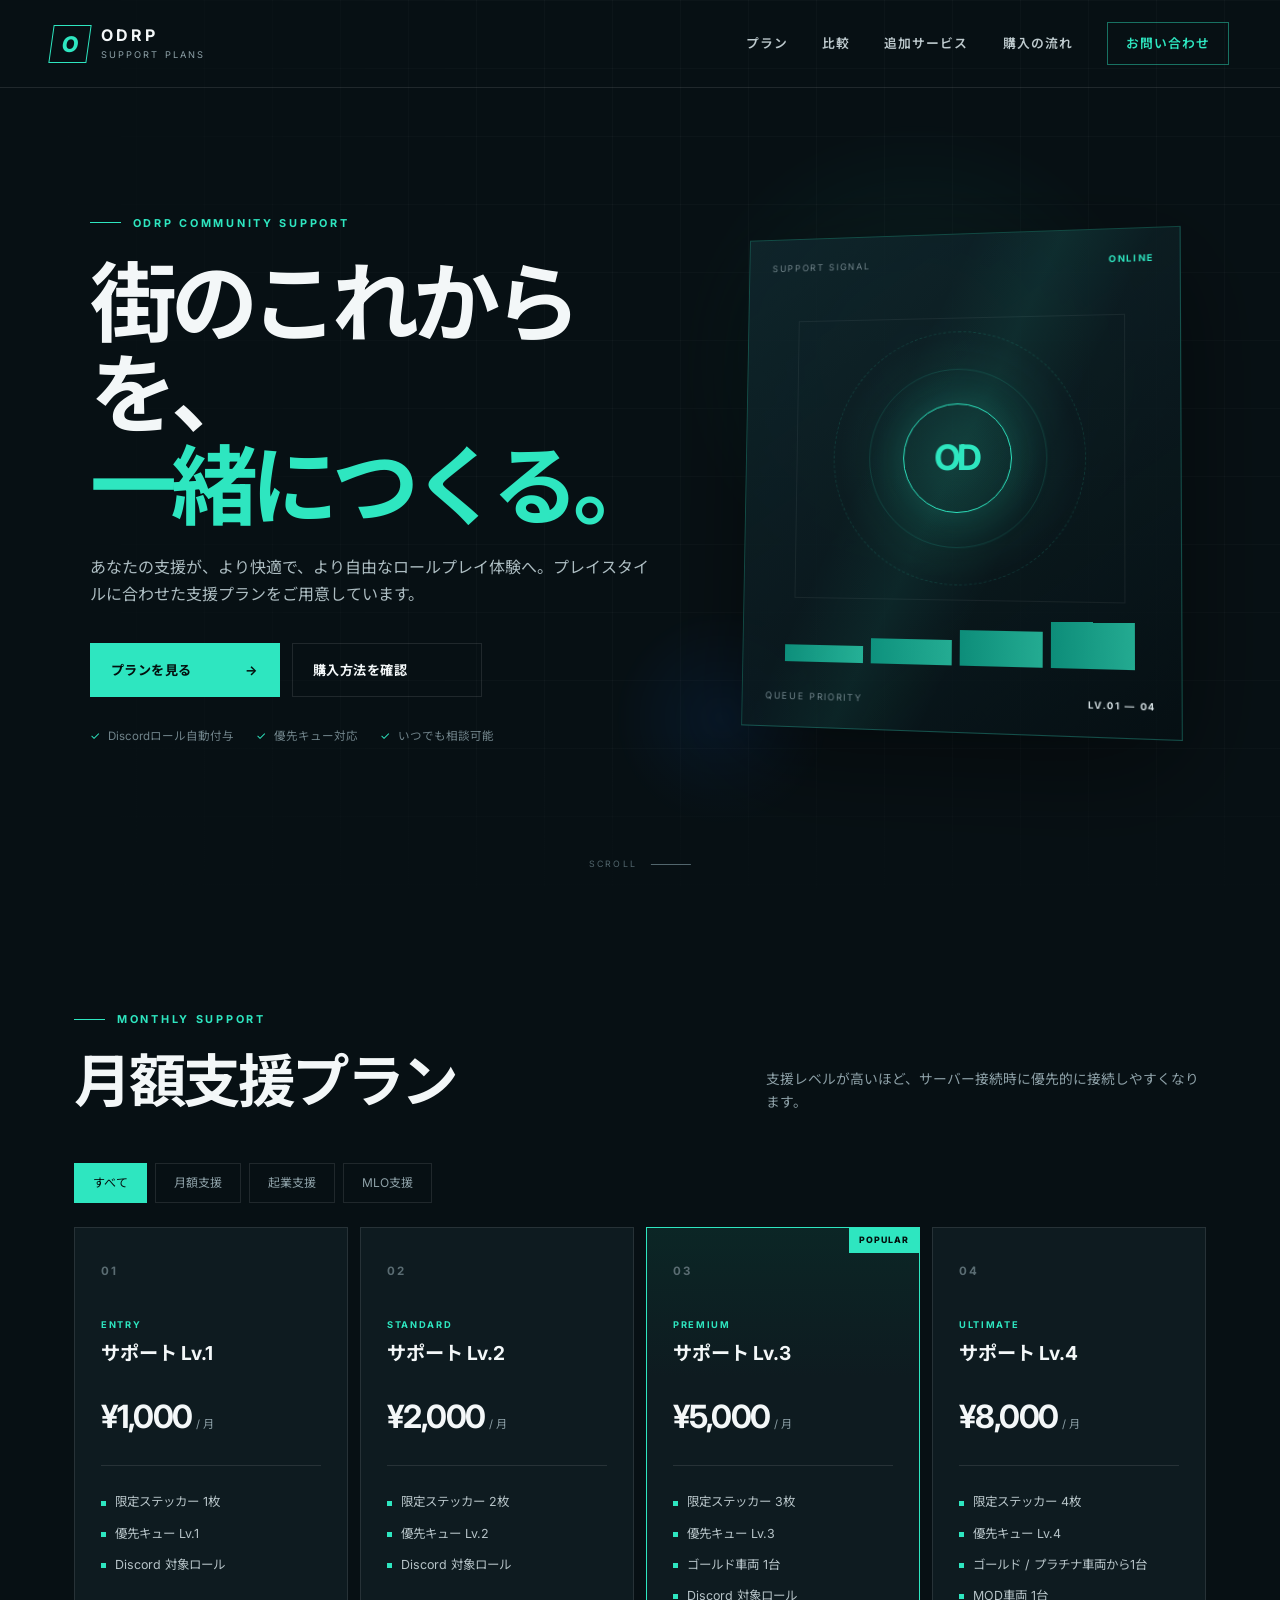
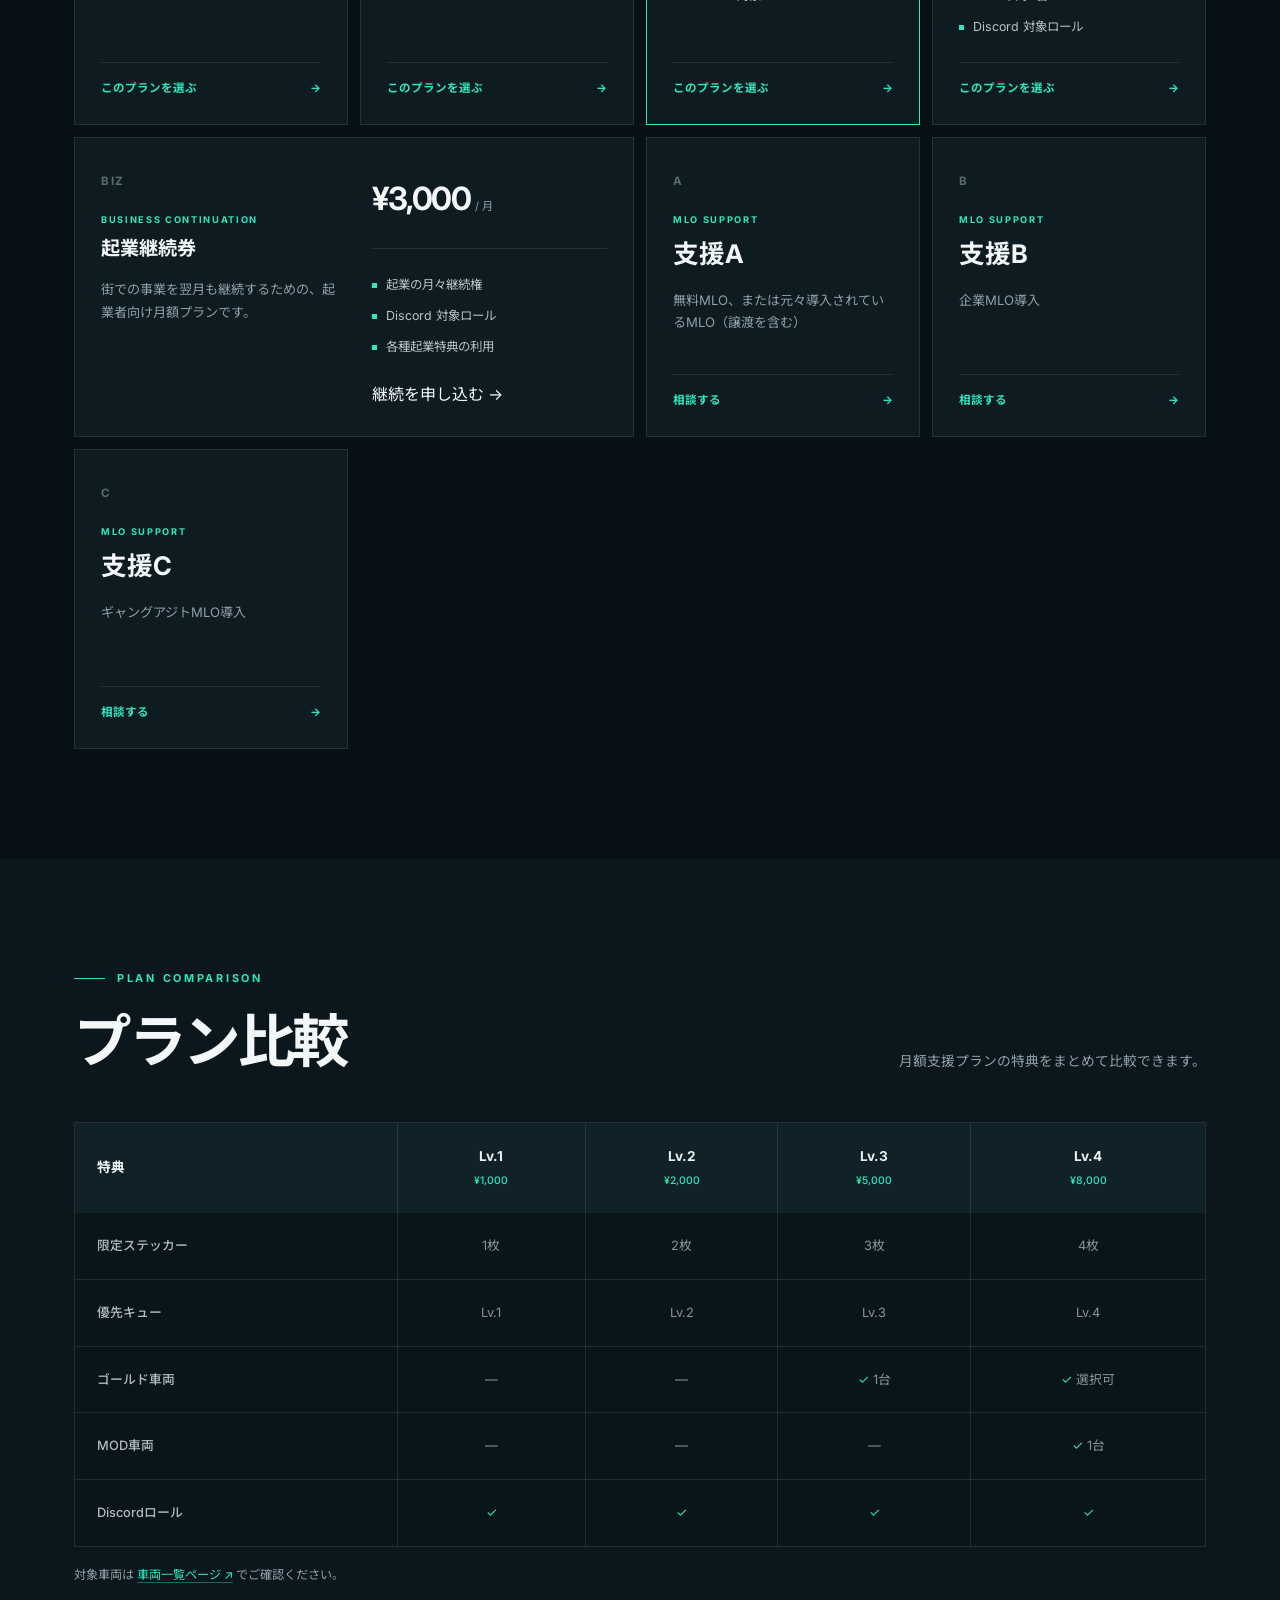
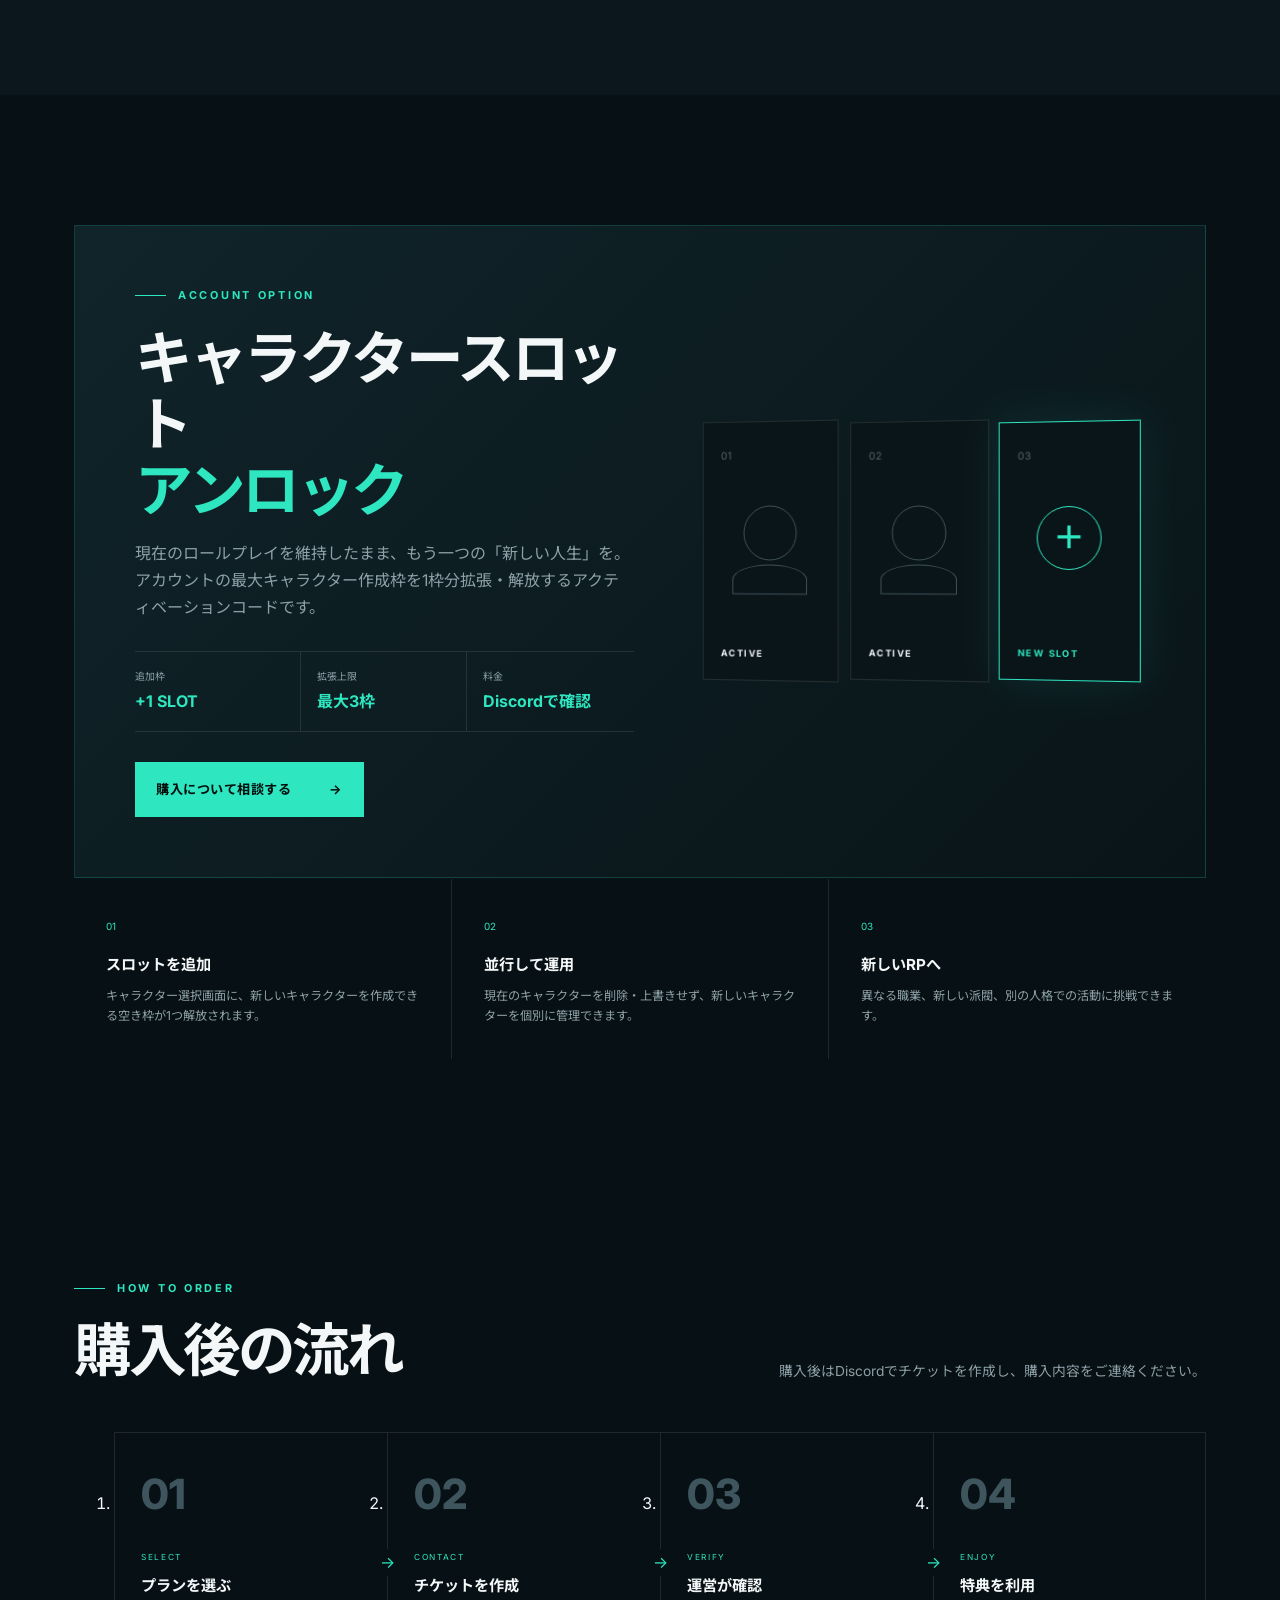
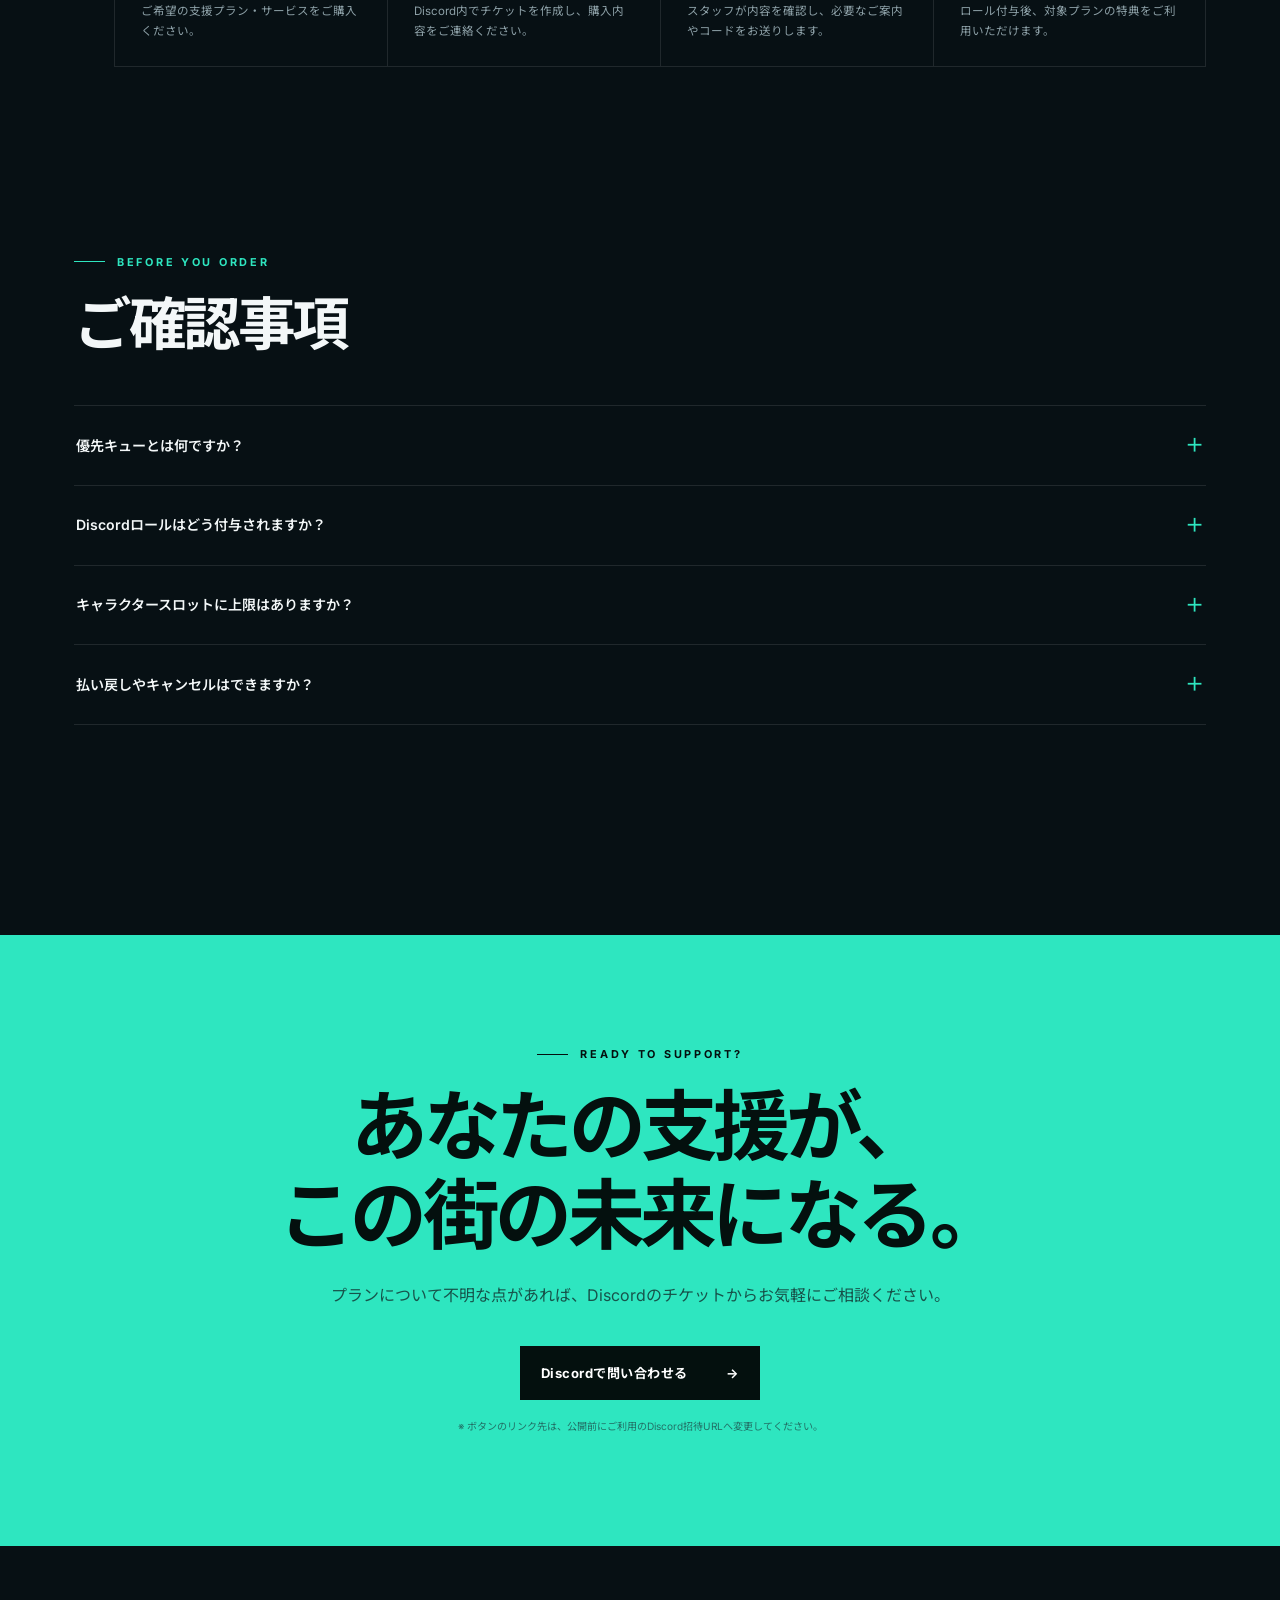
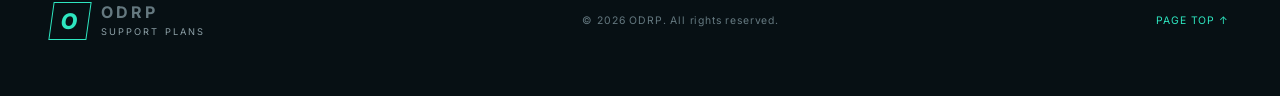
==== index.html @ ffdda97f "Add files via upload" ====
<!doctype html>
<html lang="ja">
<head>
  <meta charset="UTF-8">
  <meta name="viewport" content="width=device-width, initial-scale=1.0">
  <meta name="description" content="ODRPサーバーの支援プラン・追加サービスをご案内します。">
  <meta name="theme-color" content="#071014">
  <meta property="og:title" content="ODRP Support Plans">
  <meta property="og:description" content="街のこれからを、一緒につくる。ODRPサーバー支援プランのご案内。">
  <meta property="og:type" content="website">
  <meta property="og:image" content="assets/og.png">
  <meta name="twitter:card" content="summary_large_image">
  <title>ODRP Support Plans</title>
  <link rel="stylesheet" href="style.css">
  <script src="script.js" defer></script>
</head>
<body>
  <a class="skip-link" href="#plans">プラン一覧へ移動</a>

  <header class="site-header" id="top">
    <a class="brand" href="#top" aria-label="ODRP Support Plans トップへ">
      <span class="brand-mark">O</span>
      <span><b>ODRP</b><small>SUPPORT PLANS</small></span>
    </a>
    <button class="menu-button" type="button" aria-expanded="false" aria-controls="global-nav">
      <span></span><span></span><span></span><span class="sr-only">メニューを開く</span>
    </button>
    <nav id="global-nav" aria-label="メインナビゲーション">
      <a href="#plans">プラン</a>
      <a href="#compare">比較</a>
      <a href="#services">追加サービス</a>
      <a href="#flow">購入の流れ</a>
      <a class="nav-cta" href="#contact">お問い合わせ</a>
    </nav>
  </header>

  <main>
    <section class="hero" aria-labelledby="hero-title">
      <div class="hero-grid" aria-hidden="true"></div>
      <div class="hero-orb hero-orb-one" aria-hidden="true"></div>
      <div class="hero-orb hero-orb-two" aria-hidden="true"></div>
      <div class="hero-copy reveal">
        <p class="eyebrow"><span></span>ODRP COMMUNITY SUPPORT</p>
        <h1 id="hero-title">街のこれからを、<br><em>一緒につくる。</em></h1>
        <p class="hero-lead">あなたの支援が、より快適で、より自由なロールプレイ体験へ。プレイスタイルに合わせた支援プランをご用意しています。</p>
        <div class="hero-actions">
          <a class="button button-primary" href="#plans">プランを見る <span>→</span></a>
          <a class="button button-ghost" href="#flow">購入方法を確認</a>
        </div>
        <ul class="hero-notes" aria-label="支援プランの特徴">
          <li><i>✓</i> Discordロール自動付与</li>
          <li><i>✓</i> 優先キュー対応</li>
          <li><i>✓</i> いつでも相談可能</li>
        </ul>
      </div>
      <div class="hero-visual reveal" aria-label="支援レベルのイメージ">
        <div class="signal-card">
          <div class="signal-top"><span>SUPPORT SIGNAL</span><b>ONLINE</b></div>
          <div class="signal-core"><span class="ring ring-1"></span><span class="ring ring-2"></span><strong>OD</strong></div>
          <div class="signal-levels">
            <span style="--h:28%"></span><span style="--h:42%"></span><span style="--h:58%"></span><span style="--h:76%"></span>
          </div>
          <div class="signal-bottom"><span>QUEUE PRIORITY</span><b>LV.01 — 04</b></div>
        </div>
      </div>
      <a class="scroll-cue" href="#plans"><span>SCROLL</span><i></i></a>
    </section>

    <section class="section plans-section" id="plans" aria-labelledby="plans-title">
      <div class="section-heading reveal">
        <div><p class="eyebrow"><span></span>MONTHLY SUPPORT</p><h2 id="plans-title">月額支援プラン</h2></div>
        <p>支援レベルが高いほど、サーバー接続時に優先的に接続しやすくなります。</p>
      </div>

      <div class="filter-tabs reveal" role="tablist" aria-label="プランの絞り込み">
        <button class="active" type="button" data-filter="all" role="tab" aria-selected="true">すべて</button>
        <button type="button" data-filter="monthly" role="tab" aria-selected="false">月額支援</button>
        <button type="button" data-filter="business" role="tab" aria-selected="false">起業支援</button>
        <button type="button" data-filter="mlo" role="tab" aria-selected="false">MLO支援</button>
      </div>

      <div class="plan-grid" id="plan-grid">
        <article class="plan-card reveal" data-category="monthly">
          <div class="plan-index">01</div><p class="plan-kicker">ENTRY</p><h3>サポート Lv.1</h3>
          <p class="price"><b>¥1,000</b><span>/ 月</span></p>
          <ul><li>限定ステッカー 1枚</li><li>優先キュー Lv.1</li><li>Discord 対象ロール</li></ul>
          <a href="#contact">このプランを選ぶ <span>→</span></a>
        </article>
        <article class="plan-card reveal" data-category="monthly">
          <div class="plan-index">02</div><p class="plan-kicker">STANDARD</p><h3>サポート Lv.2</h3>
          <p class="price"><b>¥2,000</b><span>/ 月</span></p>
          <ul><li>限定ステッカー 2枚</li><li>優先キュー Lv.2</li><li>Discord 対象ロール</li></ul>
          <a href="#contact">このプランを選ぶ <span>→</span></a>
        </article>
        <article class="plan-card featured reveal" data-category="monthly">
          <div class="popular">POPULAR</div><div class="plan-index">03</div><p class="plan-kicker">PREMIUM</p><h3>サポート Lv.3</h3>
          <p class="price"><b>¥5,000</b><span>/ 月</span></p>
          <ul><li>限定ステッカー 3枚</li><li>優先キュー Lv.3</li><li>ゴールド車両 1台</li><li>Discord 対象ロール</li></ul>
          <a href="#contact">このプランを選ぶ <span>→</span></a>
        </article>
        <article class="plan-card reveal" data-category="monthly">
          <div class="plan-index">04</div><p class="plan-kicker">ULTIMATE</p><h3>サポート Lv.4</h3>
          <p class="price"><b>¥8,000</b><span>/ 月</span></p>
          <ul><li>限定ステッカー 4枚</li><li>優先キュー Lv.4</li><li>ゴールド / プラチナ車両から1台</li><li>MOD車両 1台</li><li>Discord 対象ロール</li></ul>
          <a href="#contact">このプランを選ぶ <span>→</span></a>
        </article>
        <article class="plan-card wide-card reveal" data-category="business">
          <div><div class="plan-index">BIZ</div><p class="plan-kicker">BUSINESS CONTINUATION</p><h3>起業継続券</h3><p class="card-description">街での事業を翌月も継続するための、起業者向け月額プランです。</p></div>
          <div><p class="price"><b>¥3,000</b><span>/ 月</span></p><ul><li>起業の月々継続権</li><li>Discord 対象ロール</li><li>各種起業特典の利用</li></ul><a href="#contact">継続を申し込む <span>→</span></a></div>
        </article>
        <article class="plan-card mini-card reveal" data-category="mlo"><div class="plan-index">A</div><p class="plan-kicker">MLO SUPPORT</p><h3>支援A</h3><p>無料MLO、または元々導入されているMLO（譲渡を含む）</p><a href="#contact">相談する <span>→</span></a></article>
        <article class="plan-card mini-card reveal" data-category="mlo"><div class="plan-index">B</div><p class="plan-kicker">MLO SUPPORT</p><h3>支援B</h3><p>企業MLO導入</p><a href="#contact">相談する <span>→</span></a></article>
        <article class="plan-card mini-card reveal" data-category="mlo"><div class="plan-index">C</div><p class="plan-kicker">MLO SUPPORT</p><h3>支援C</h3><p>ギャングアジトMLO導入</p><a href="#contact">相談する <span>→</span></a></article>
      </div>
    </section>

    <section class="section compare-section" id="compare" aria-labelledby="compare-title">
      <div class="section-heading reveal"><div><p class="eyebrow"><span></span>PLAN COMPARISON</p><h2 id="compare-title">プラン比較</h2></div><p>月額支援プランの特典をまとめて比較できます。</p></div>
      <div class="table-wrap reveal" tabindex="0" aria-label="横方向にスクロールできるプラン比較表">
        <table>
          <thead><tr><th>特典</th><th>Lv.1<br><span>¥1,000</span></th><th>Lv.2<br><span>¥2,000</span></th><th>Lv.3<br><span>¥5,000</span></th><th>Lv.4<br><span>¥8,000</span></th></tr></thead>
          <tbody>
            <tr><th>限定ステッカー</th><td>1枚</td><td>2枚</td><td>3枚</td><td>4枚</td></tr>
            <tr><th>優先キュー</th><td>Lv.1</td><td>Lv.2</td><td>Lv.3</td><td>Lv.4</td></tr>
            <tr><th>ゴールド車両</th><td>—</td><td>—</td><td><i>✓</i> 1台</td><td><i>✓</i> 選択可</td></tr>
            <tr><th>MOD車両</th><td>—</td><td>—</td><td>—</td><td><i>✓</i> 1台</td></tr>
            <tr><th>Discordロール</th><td><i>✓</i></td><td><i>✓</i></td><td><i>✓</i></td><td><i>✓</i></td></tr>
          </tbody>
        </table>
      </div>
      <p class="vehicle-link reveal">対象車両は <a href="https://colonelnyaa-glitch.github.io/odrprule.github.io/#support" target="_blank" rel="noopener noreferrer">車両一覧ページ ↗</a> でご確認ください。</p>
    </section>

    <section class="section services-section" id="services" aria-labelledby="services-title">
      <div class="service-panel reveal">
        <div class="service-copy">
          <p class="eyebrow"><span></span>ACCOUNT OPTION</p><h2 id="services-title">キャラクタースロット<br><em>アンロック</em></h2>
          <p>現在のロールプレイを維持したまま、もう一つの「新しい人生」を。アカウントの最大キャラクター作成枠を1枠分拡張・解放するアクティベーションコードです。</p>
          <dl><div><dt>追加枠</dt><dd>+1 SLOT</dd></div><div><dt>拡張上限</dt><dd>最大3枠</dd></div><div><dt>料金</dt><dd>Discordで確認</dd></div></dl>
          <a class="button button-primary" href="#contact">購入について相談する <span>→</span></a>
        </div>
        <div class="slot-visual" aria-label="追加キャラクタースロットのイメージ">
          <div class="slot-card occupied"><span>01</span><b>ACTIVE</b><i></i></div>
          <div class="slot-card occupied"><span>02</span><b>ACTIVE</b><i></i></div>
          <div class="slot-card unlocked"><span>03</span><b>NEW SLOT</b><strong>＋</strong></div>
        </div>
      </div>
      <div class="details-grid reveal">
        <article><span>01</span><h3>スロットを追加</h3><p>キャラクター選択画面に、新しいキャラクターを作成できる空き枠が1つ解放されます。</p></article>
        <article><span>02</span><h3>並行して運用</h3><p>現在のキャラクターを削除・上書きせず、新しいキャラクターを個別に管理できます。</p></article>
        <article><span>03</span><h3>新しいRPへ</h3><p>異なる職業、新しい派閥、別の人格での活動に挑戦できます。</p></article>
      </div>
    </section>

    <section class="section flow-section" id="flow" aria-labelledby="flow-title">
      <div class="section-heading reveal"><div><p class="eyebrow"><span></span>HOW TO ORDER</p><h2 id="flow-title">購入後の流れ</h2></div><p>購入後はDiscordでチケットを作成し、購入内容をご連絡ください。</p></div>
      <ol class="flow-list">
        <li class="reveal"><span>01</span><div><small>SELECT</small><h3>プランを選ぶ</h3><p>ご希望の支援プラン・サービスをご購入ください。</p></div></li>
        <li class="reveal"><span>02</span><div><small>CONTACT</small><h3>チケットを作成</h3><p>Discord内でチケットを作成し、購入内容をご連絡ください。</p></div></li>
        <li class="reveal"><span>03</span><div><small>VERIFY</small><h3>運営が確認</h3><p>スタッフが内容を確認し、必要なご案内やコードをお送りします。</p></div></li>
        <li class="reveal"><span>04</span><div><small>ENJOY</small><h3>特典を利用</h3><p>ロール付与後、対象プランの特典をご利用いただけます。</p></div></li>
      </ol>
    </section>

    <section class="section faq-section" aria-labelledby="faq-title">
      <div class="section-heading reveal"><div><p class="eyebrow"><span></span>BEFORE YOU ORDER</p><h2 id="faq-title">ご確認事項</h2></div></div>
      <div class="faq-list reveal">
        <details><summary>優先キューとは何ですか？<span>＋</span></summary><p>サーバー接続時の優先度を表します。レベルが高いほど、優先的に接続しやすくなります。</p></details>
        <details><summary>Discordロールはどう付与されますか？<span>＋</span></summary><p>対象の支援プランを購入すると、Discord上の対象ロールが自動的に付与されます。反映されない場合はチケットでお問い合わせください。</p></details>
        <details><summary>キャラクタースロットに上限はありますか？<span>＋</span></summary><p>システム仕様上、拡張できるスロットは最大3枠です。上限を超えた購入は無効となるため、購入前に現在のスロット数を必ずご確認ください。</p></details>
        <details><summary>払い戻しやキャンセルはできますか？<span>＋</span></summary><p>デジタルコンテンツおよび機能解放サービスの性質上、有効化後の払い戻し・キャンセルは承っておりません。</p></details>
      </div>
    </section>

    <section class="contact-section" id="contact" aria-labelledby="contact-title">
      <div class="contact-inner reveal"><p class="eyebrow"><span></span>READY TO SUPPORT?</p><h2 id="contact-title">あなたの支援が、<br>この街の未来になる。</h2><p>プランについて不明な点があれば、Discordのチケットからお気軽にご相談ください。</p><a class="button button-light" href="#">Discordで問い合わせる <span>→</span></a><small>※ ボタンのリンク先は、公開前にご利用のDiscord招待URLへ変更してください。</small></div>
    </section>
  </main>

  <footer><a class="brand" href="#top"><span class="brand-mark">O</span><span><b>ODRP</b><small>SUPPORT PLANS</small></span></a><p>© <span id="year"></span> ODRP. All rights reserved.</p><a href="#top">PAGE TOP ↑</a></footer>
</body>
</html>
---- style.css ----
@import url('https://fonts.googleapis.com/css2?family=Inter:wght@400;500;600;700;800&family=Noto+Sans+JP:wght@400;500;600;700;800&display=swap');

:root{--bg:#071014;--bg-soft:#0b171c;--panel:#0e1b20;--line:rgba(255,255,255,.1);--text:#f3f7f8;--muted:#8da0a7;--accent:#2ee6c0;--accent-deep:#0ebc9e;--ink:#04100e;--max:1180px;--radius:4px}
*{box-sizing:border-box}html{scroll-behavior:smooth}body{margin:0;background:var(--bg);color:var(--text);font-family:Inter,'Noto Sans JP',sans-serif;line-height:1.7}body::selection{background:var(--accent);color:var(--ink)}a{color:inherit;text-decoration:none}button{font:inherit}ul{padding:0;margin:0;list-style:none}.sr-only{position:absolute;width:1px;height:1px;padding:0;margin:-1px;overflow:hidden;clip:rect(0,0,0,0);white-space:nowrap;border:0}.skip-link{position:fixed;z-index:100;left:1rem;top:-5rem;background:var(--accent);color:var(--ink);padding:.7rem 1rem;font-weight:700}.skip-link:focus{top:1rem}
.site-header{position:absolute;z-index:20;top:0;left:0;width:100%;height:88px;display:flex;align-items:center;justify-content:space-between;padding:0 max(4vw,24px);border-bottom:1px solid var(--line)}.brand{display:flex;align-items:center;gap:12px}.brand-mark{display:grid;place-items:center;width:38px;height:38px;border:1px solid var(--accent);color:var(--accent);font-size:1.35rem;font-weight:800;transform:skew(-8deg)}.brand b,.brand small{display:block;line-height:1.1}.brand b{font-size:1rem;letter-spacing:.18em}.brand small{margin-top:5px;color:var(--muted);font-size:.58rem;letter-spacing:.22em}.site-header nav{display:flex;align-items:center;gap:34px}.site-header nav a{color:#bdc9cd;font-size:.8rem;font-weight:600;letter-spacing:.08em;transition:.2s}.site-header nav a:hover{color:var(--accent)}.site-header .nav-cta{border:1px solid rgba(46,230,192,.45);padding:10px 18px;color:var(--accent)}.menu-button{display:none;background:none;border:0;padding:10px}.menu-button>span:not(.sr-only){display:block;width:24px;height:1px;background:#fff;margin:6px}
.hero{position:relative;min-height:810px;height:100vh;display:grid;grid-template-columns:minmax(0,1.1fr) minmax(380px,.9fr);align-items:center;gap:5vw;padding:130px max(7vw,30px) 70px;overflow:hidden}.hero-grid{position:absolute;inset:0;background-image:linear-gradient(rgba(255,255,255,.025) 1px,transparent 1px),linear-gradient(90deg,rgba(255,255,255,.025) 1px,transparent 1px);background-size:68px 68px;mask-image:linear-gradient(to right,transparent,black 38%,black)}.hero::after{content:"";position:absolute;inset:auto 0 0;height:170px;background:linear-gradient(transparent,var(--bg))}.hero-orb{position:absolute;border-radius:50%;filter:blur(2px);opacity:.25}.hero-orb-one{width:520px;height:520px;right:8%;top:11%;background:radial-gradient(circle,rgba(46,230,192,.35),transparent 66%)}.hero-orb-two{width:220px;height:220px;right:35%;bottom:8%;background:radial-gradient(circle,rgba(20,112,255,.35),transparent 70%)}.hero-copy,.hero-visual{position:relative;z-index:2}.eyebrow{display:flex;align-items:center;gap:12px;margin:0 0 20px;color:var(--accent);font-size:.68rem;font-weight:700;letter-spacing:.25em}.eyebrow span{width:31px;height:1px;background:var(--accent)}.hero h1{margin:0;font-family:'Noto Sans JP',sans-serif;font-size:clamp(3.2rem,6.8vw,7.2rem);line-height:1.05;letter-spacing:-.07em}.hero h1 em,.services-section h2 em{color:var(--accent);font-style:normal}.hero-lead{max-width:630px;margin:28px 0 34px;color:#adbdc2;font-size:1rem}.hero-actions{display:flex;gap:12px;flex-wrap:wrap}.button{display:inline-flex;align-items:center;justify-content:space-between;gap:38px;min-width:190px;padding:15px 20px;border:1px solid var(--line);font-size:.82rem;font-weight:700;letter-spacing:.04em;transition:.25s}.button:hover{transform:translateY(-2px)}.button-primary{background:var(--accent);border-color:var(--accent);color:var(--ink)}.button-primary:hover{background:#70f5d9}.button-ghost:hover{border-color:var(--accent);color:var(--accent)}.hero-notes{display:flex;gap:22px;flex-wrap:wrap;margin-top:30px;color:#71848b;font-size:.72rem}.hero-notes i{color:var(--accent);font-style:normal;margin-right:5px}.hero-visual{display:grid;place-items:center}.signal-card{position:relative;width:min(440px,38vw);aspect-ratio:.88;border:1px solid rgba(46,230,192,.25);background:linear-gradient(145deg,rgba(15,37,43,.92),rgba(5,15,19,.75));box-shadow:0 30px 100px rgba(0,0,0,.45);transform:perspective(1000px) rotateY(-8deg) rotateX(3deg);overflow:hidden}.signal-card::before{content:"";position:absolute;inset:0;background:linear-gradient(115deg,transparent 35%,rgba(46,230,192,.07),transparent 62%);animation:sweep 5s infinite}.signal-top,.signal-bottom{position:absolute;left:24px;right:24px;display:flex;justify-content:space-between;color:#71848b;font-size:.58rem;letter-spacing:.18em}.signal-top{top:22px}.signal-top b{color:var(--accent)}.signal-bottom{bottom:22px}.signal-bottom b{color:#d7e2e5}.signal-core{position:absolute;inset:17% 12% 26%;display:grid;place-items:center;border:1px solid rgba(255,255,255,.06);background:radial-gradient(circle,rgba(46,230,192,.12),transparent 56%)}.signal-core strong{display:grid;place-items:center;width:110px;height:110px;border:1px solid var(--accent);border-radius:50%;color:var(--accent);font-size:2.2rem;letter-spacing:-.08em;box-shadow:0 0 45px rgba(46,230,192,.16)}.ring{position:absolute;border:1px solid rgba(46,230,192,.15);border-radius:50%}.ring-1{width:180px;height:180px}.ring-2{width:255px;height:255px;border-style:dashed;animation:spin 18s linear infinite}.signal-levels{position:absolute;left:10%;right:10%;bottom:13%;height:60px;display:flex;gap:8px;align-items:flex-end}.signal-levels span{width:25%;height:var(--h);background:linear-gradient(90deg,var(--accent-deep),var(--accent));opacity:.72}.scroll-cue{position:absolute;z-index:3;bottom:28px;left:50%;display:flex;align-items:center;gap:14px;color:#52666d;font-size:.55rem;letter-spacing:.25em;transform:translateX(-50%)}.scroll-cue i{width:40px;height:1px;background:#52666d;animation:pulse 2s infinite}
.section{max-width:var(--max);margin:auto;padding:110px 24px}.section-heading{display:flex;align-items:flex-end;justify-content:space-between;gap:40px;margin-bottom:48px}.section-heading h2,.services-section h2,.contact-section h2{margin:0;font-size:clamp(2.2rem,4.5vw,4.5rem);line-height:1.15;letter-spacing:-.06em}.section-heading>p{max-width:440px;margin:0;color:var(--muted);font-size:.86rem}.filter-tabs{display:flex;gap:8px;margin-bottom:24px;overflow:auto}.filter-tabs button{white-space:nowrap;border:1px solid var(--line);background:transparent;color:var(--muted);padding:9px 18px;cursor:pointer;font-size:.75rem}.filter-tabs button.active,.filter-tabs button:hover{background:var(--accent);border-color:var(--accent);color:var(--ink)}.plan-grid{display:grid;grid-template-columns:repeat(4,1fr);gap:12px}.plan-card{position:relative;min-height:440px;padding:34px 26px 26px;background:var(--panel);border:1px solid var(--line);display:flex;flex-direction:column;transition:.3s}.plan-card:hover{border-color:rgba(46,230,192,.5);transform:translateY(-4px)}.plan-card.hidden{display:none}.plan-card.featured{border-color:var(--accent);background:linear-gradient(180deg,rgba(46,230,192,.1),var(--panel) 30%)}.popular{position:absolute;right:0;top:0;background:var(--accent);color:var(--ink);padding:5px 10px;font-size:.55rem;font-weight:800;letter-spacing:.12em}.plan-index{color:#5a6c72;font-size:.72rem;font-weight:700;letter-spacing:.15em}.plan-kicker{margin:35px 0 5px;color:var(--accent);font-size:.58rem;font-weight:700;letter-spacing:.18em}.plan-card h3{margin:0;font-size:1.2rem}.price{margin:20px 0 25px;padding-bottom:21px;border-bottom:1px solid var(--line)}.price b{font-size:2rem;letter-spacing:-.05em}.price span{margin-left:5px;color:var(--muted);font-size:.7rem}.plan-card ul{display:grid;gap:10px;margin-bottom:24px;color:#b6c3c7;font-size:.78rem}.plan-card li::before{content:"";display:inline-block;width:5px;height:5px;margin-right:9px;background:var(--accent);vertical-align:middle}.plan-card>a{margin-top:auto;padding-top:16px;border-top:1px solid var(--line);display:flex;justify-content:space-between;color:var(--accent);font-size:.72rem;font-weight:700}.wide-card{grid-column:span 2;min-height:300px;display:grid;grid-template-columns:1fr 1fr;gap:35px}.wide-card .plan-kicker,.mini-card .plan-kicker{margin-top:20px}.wide-card .price{margin-top:0}.card-description,.mini-card>p:not(.plan-kicker){color:var(--muted);font-size:.82rem}.mini-card{min-height:300px;grid-column:span 1}.mini-card h3{font-size:1.6rem}
.compare-section{max-width:none;padding-left:max(calc((100vw - var(--max))/2 + 24px),24px);padding-right:max(calc((100vw - var(--max))/2 + 24px),24px);background:var(--bg-soft)}.table-wrap{overflow-x:auto;border:1px solid var(--line)}table{width:100%;min-width:760px;border-collapse:collapse;background:#0a1519}th,td{padding:22px;text-align:center;border-right:1px solid var(--line);border-bottom:1px solid var(--line);font-size:.8rem}th:last-child,td:last-child{border-right:0}tr:last-child th,tr:last-child td{border-bottom:0}thead th{background:#102127;color:#e8f0f2;font-size:.85rem}thead th:first-child,tbody th{text-align:left}thead span{color:var(--accent);font-weight:500;font-size:.65rem}tbody th{color:#aebcc0;font-weight:500}td{color:#82969d}td i{color:var(--accent);font-style:normal}.vehicle-link{margin:18px 0 0;color:var(--muted);font-size:.76rem}.vehicle-link a{color:var(--accent);border-bottom:1px solid rgba(46,230,192,.4)}
.services-section{padding-top:130px}.service-panel{display:grid;grid-template-columns:1.05fr .95fr;gap:60px;padding:60px;background:linear-gradient(135deg,#10242a,#091418);border:1px solid rgba(46,230,192,.18)}.service-copy>p:not(.eyebrow){color:var(--muted);max-width:610px}.service-copy dl{display:grid;grid-template-columns:repeat(3,1fr);margin:30px 0;border-top:1px solid var(--line);border-bottom:1px solid var(--line)}.service-copy dl div{padding:16px;border-right:1px solid var(--line)}.service-copy dl div:first-child{padding-left:0}.service-copy dl div:last-child{border:0}.service-copy dt{color:var(--muted);font-size:.62rem}.service-copy dd{margin:3px 0 0;color:var(--accent);font-weight:700}.slot-visual{display:flex;align-items:center;justify-content:center;gap:10px;perspective:800px}.slot-card{position:relative;width:31%;height:260px;padding:18px;background:#0a1519;border:1px solid var(--line);transform:rotateY(-7deg)}.slot-card>span{color:#52666d;font-size:.65rem}.slot-card b{position:absolute;left:18px;bottom:18px;font-size:.58rem;letter-spacing:.15em}.slot-card i{position:absolute;width:55px;height:55px;left:50%;top:43%;border:1px solid #3d5158;border-radius:50%;transform:translate(-50%,-50%)}.slot-card i::after{content:"";position:absolute;width:75px;height:28px;left:50%;top:58px;border:1px solid #3d5158;border-radius:50% 50% 0 0;transform:translateX(-50%)}.slot-card.unlocked{border-color:var(--accent);box-shadow:0 0 40px rgba(46,230,192,.1)}.slot-card.unlocked b{color:var(--accent)}.slot-card.unlocked strong{position:absolute;left:50%;top:45%;display:grid;place-items:center;width:64px;height:64px;border:1px solid var(--accent);border-radius:50%;color:var(--accent);font-size:2rem;transform:translate(-50%,-50%)}.details-grid{display:grid;grid-template-columns:repeat(3,1fr);gap:1px;margin-top:1px;background:var(--line)}.details-grid article{padding:32px;background:var(--bg)}.details-grid article>span{color:var(--accent);font-size:.62rem}.details-grid h3{margin:14px 0 8px;font-size:.95rem}.details-grid p{margin:0;color:var(--muted);font-size:.76rem}
.flow-section{padding-bottom:140px}.flow-list{display:grid;grid-template-columns:repeat(4,1fr);counter-reset:flow}.flow-list li{position:relative;min-height:235px;padding:26px;border:1px solid var(--line);border-right:0}.flow-list li:last-child{border-right:1px solid var(--line)}.flow-list li::after{content:"→";position:absolute;right:-10px;top:50%;z-index:2;width:20px;color:var(--accent);background:var(--bg);text-align:center}.flow-list li:last-child::after{display:none}.flow-list>li>span{color:#3e555d;font-size:2.6rem;font-weight:800}.flow-list div{position:absolute;left:26px;right:26px;bottom:24px}.flow-list small{color:var(--accent);font-size:.52rem;letter-spacing:.2em}.flow-list h3{margin:4px 0;font-size:.95rem}.flow-list p{margin:0;color:var(--muted);font-size:.72rem}.faq-section{padding-top:30px}.faq-list{border-top:1px solid var(--line)}details{border-bottom:1px solid var(--line)}summary{display:flex;justify-content:space-between;align-items:center;padding:23px 2px;cursor:pointer;font-size:.88rem;font-weight:600;list-style:none}summary::-webkit-details-marker{display:none}summary span{color:var(--accent);font-size:1.2rem;transition:.2s}details[open] summary span{transform:rotate(45deg)}details p{max-width:850px;margin:0;padding:0 2px 24px;color:var(--muted);font-size:.82rem}
.contact-section{margin-top:100px;padding:110px 24px;background:var(--accent);color:var(--ink);text-align:center}.contact-inner{max-width:760px;margin:auto}.contact-section .eyebrow{justify-content:center;color:var(--ink)}.contact-section .eyebrow span{background:var(--ink)}.contact-section h2{font-size:clamp(2.7rem,6vw,5.6rem)}.contact-section p:not(.eyebrow){margin:22px auto;color:#17534a}.button-light{margin-top:15px;background:var(--ink);border-color:var(--ink);color:#fff}.contact-section small{display:block;margin-top:18px;color:#227166;font-size:.63rem}footer{min-height:150px;display:flex;align-items:center;justify-content:space-between;padding:30px max(4vw,24px);color:#657980;font-size:.65rem;letter-spacing:.08em}footer>a:last-child{color:var(--accent)}
.reveal{opacity:0;transform:translateY(20px);transition:opacity .65s ease,transform .65s ease}.reveal.visible{opacity:1;transform:none}@keyframes spin{to{transform:rotate(360deg)}}@keyframes sweep{0%,20%{transform:translateX(-100%)}70%,100%{transform:translateX(100%)}}@keyframes pulse{50%{width:65px;background:var(--accent)}}
@media (max-width:980px){.site-header nav{position:absolute;top:88px;left:0;right:0;display:none;flex-direction:column;align-items:stretch;gap:0;padding:15px 24px 25px;background:rgba(7,16,20,.98);border-bottom:1px solid var(--line)}.site-header nav.open{display:flex}.site-header nav a{padding:12px}.menu-button{display:block}.hero{grid-template-columns:1fr;min-height:880px;height:auto;padding-top:155px}.hero-visual{position:absolute;right:-100px;bottom:60px;opacity:.42}.signal-card{width:440px}.hero-copy{max-width:730px}.plan-grid{grid-template-columns:repeat(2,1fr)}.wide-card{grid-column:span 2}.mini-card{grid-column:span 1}.service-panel{grid-template-columns:1fr;padding:42px}.slot-visual{min-height:280px}.slot-card{max-width:160px}.flow-list{grid-template-columns:repeat(2,1fr)}.flow-list li:nth-child(2){border-right:1px solid var(--line)}.flow-list li:nth-child(2)::after{display:none}}
@media (max-width:640px){.site-header{height:72px}.site-header nav{top:72px}.hero{min-height:790px;padding:130px 20px 70px}.hero h1{font-size:clamp(3rem,16vw,4.7rem)}.hero-lead{font-size:.88rem}.hero-notes{display:grid;gap:5px}.hero-visual{right:-190px;bottom:10px}.signal-card{width:390px}.scroll-cue{display:none}.section{padding:85px 18px}.section-heading{display:block}.section-heading>p{margin-top:16px}.plan-grid{grid-template-columns:1fr}.wide-card,.mini-card{grid-column:auto}.wide-card{display:flex;min-height:430px}.plan-card{min-height:390px}.filter-tabs{margin-right:-18px}.service-panel{padding:28px 20px}.service-copy dl{grid-template-columns:1fr}.service-copy dl div,.service-copy dl div:first-child{padding:12px 0;border-right:0;border-bottom:1px solid var(--line)}.slot-visual{gap:5px;min-height:230px}.slot-card{height:210px;padding:10px}.slot-card b{left:10px;bottom:10px;font-size:.45rem}.details-grid{grid-template-columns:1fr}.flow-list{grid-template-columns:1fr}.flow-list li,.flow-list li:nth-child(2){border-right:1px solid var(--line);border-bottom:0}.flow-list li:last-child{border-bottom:1px solid var(--line)}.flow-list li::after{content:"↓";top:auto;right:50%;bottom:-10px}.flow-list li:nth-child(2)::after{display:block}.contact-section{padding:85px 18px}footer{flex-direction:column;gap:24px;text-align:center}}
@media (prefers-reduced-motion:reduce){html{scroll-behavior:auto}*,*::before,*::after{animation-duration:.01ms!important;animation-iteration-count:1!important;transition-duration:.01ms!important}.reveal{opacity:1;transform:none}}
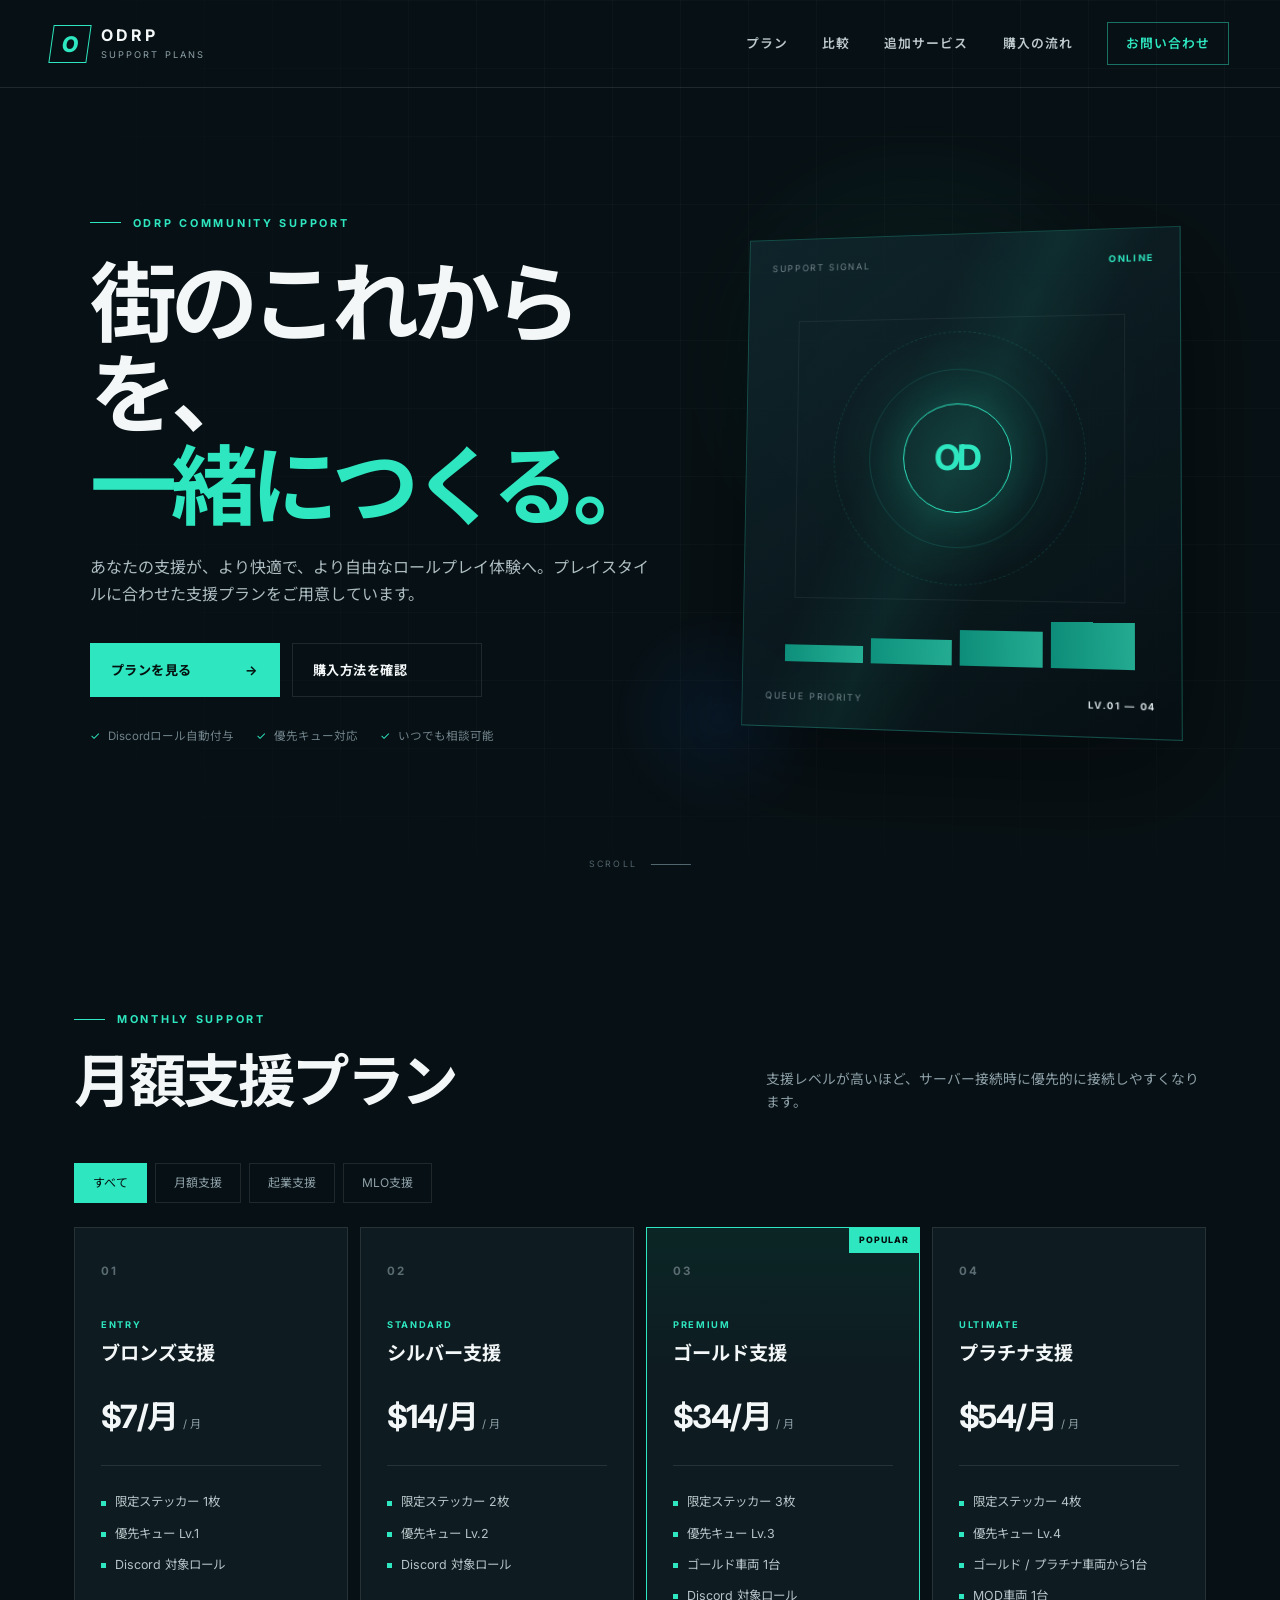
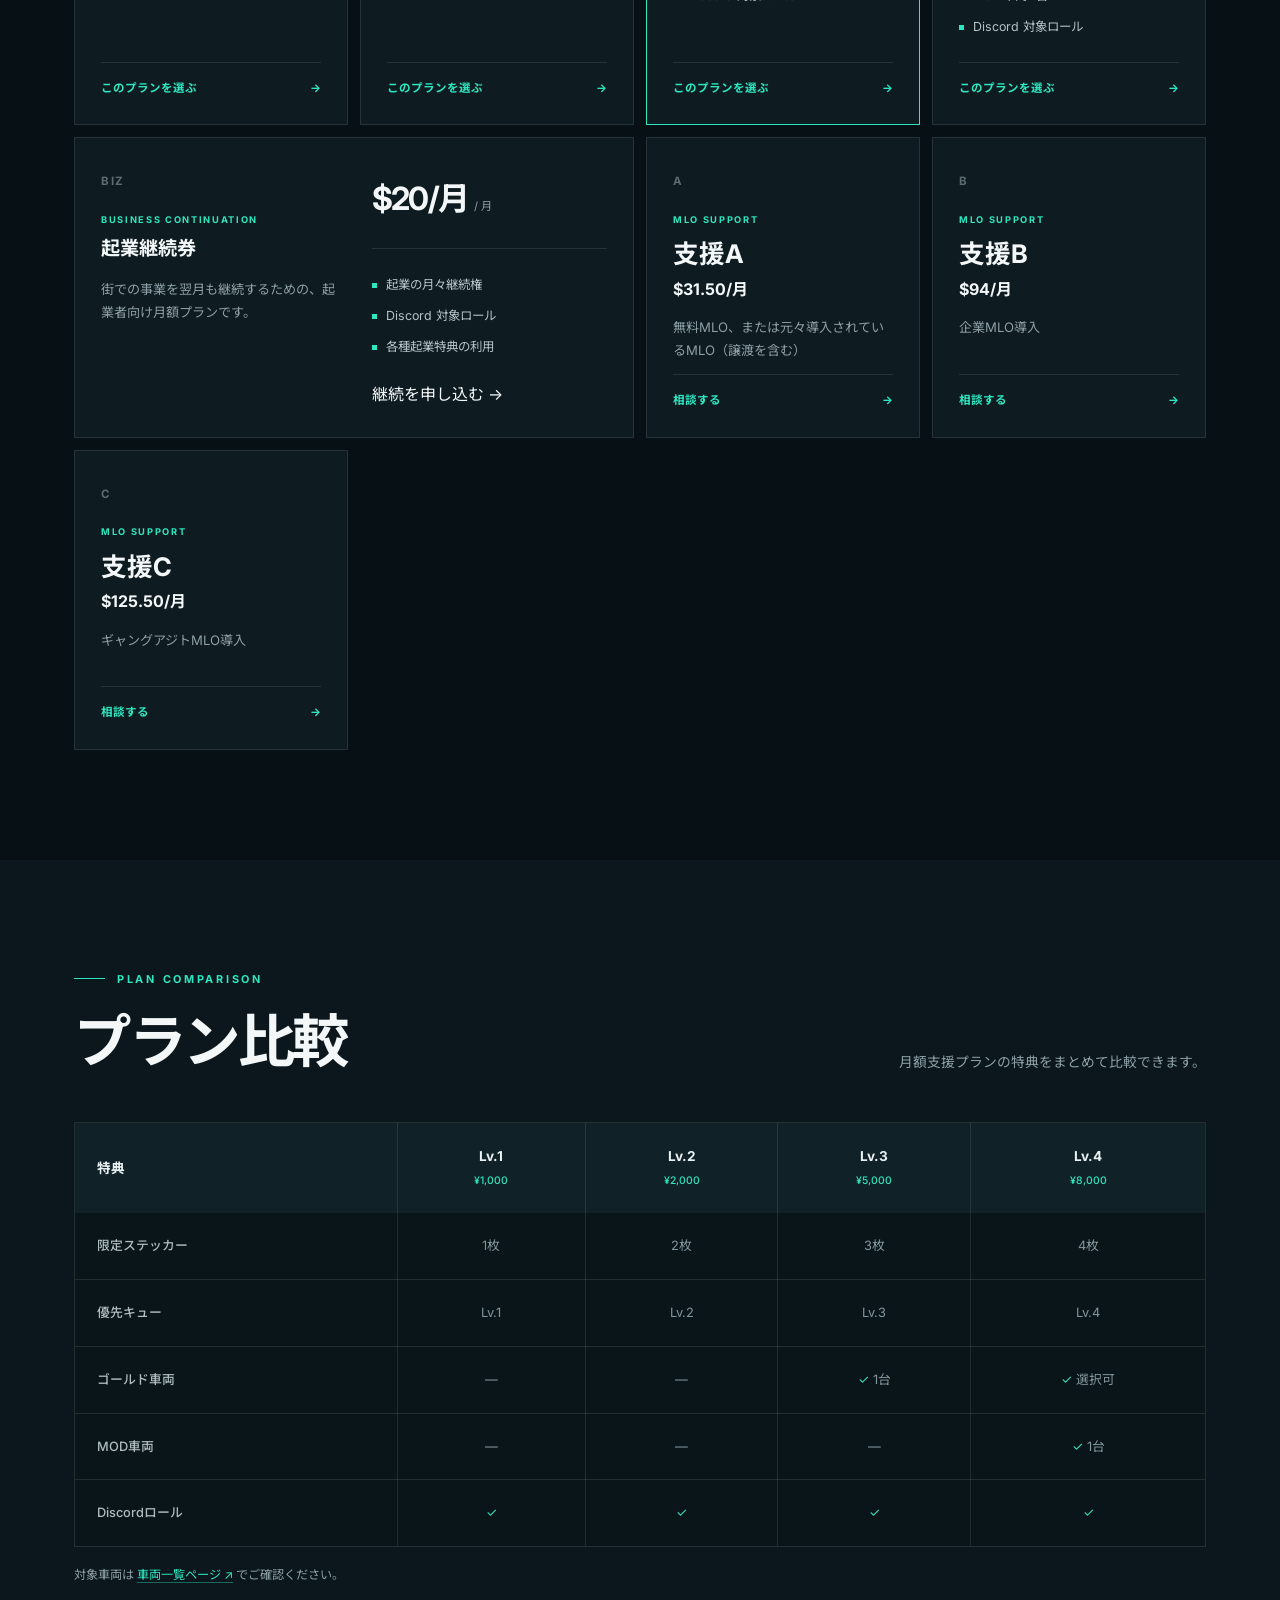
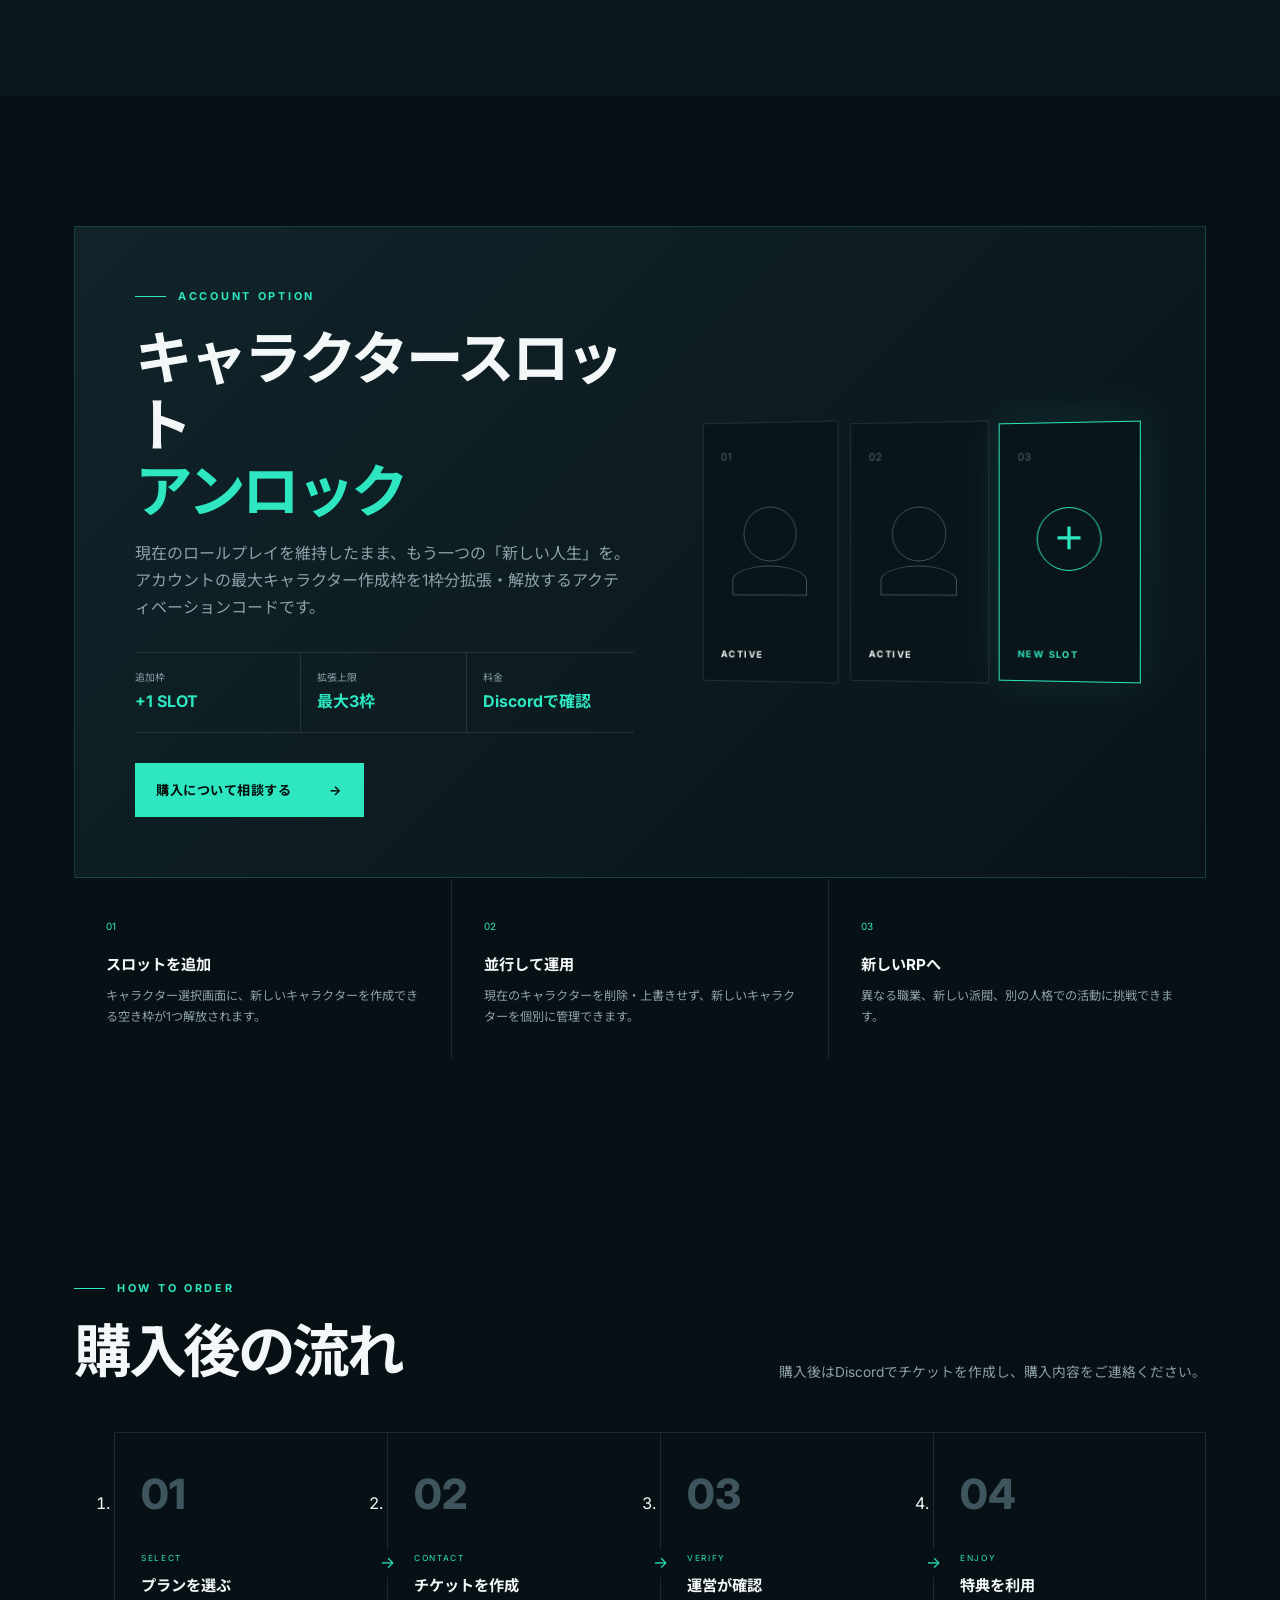
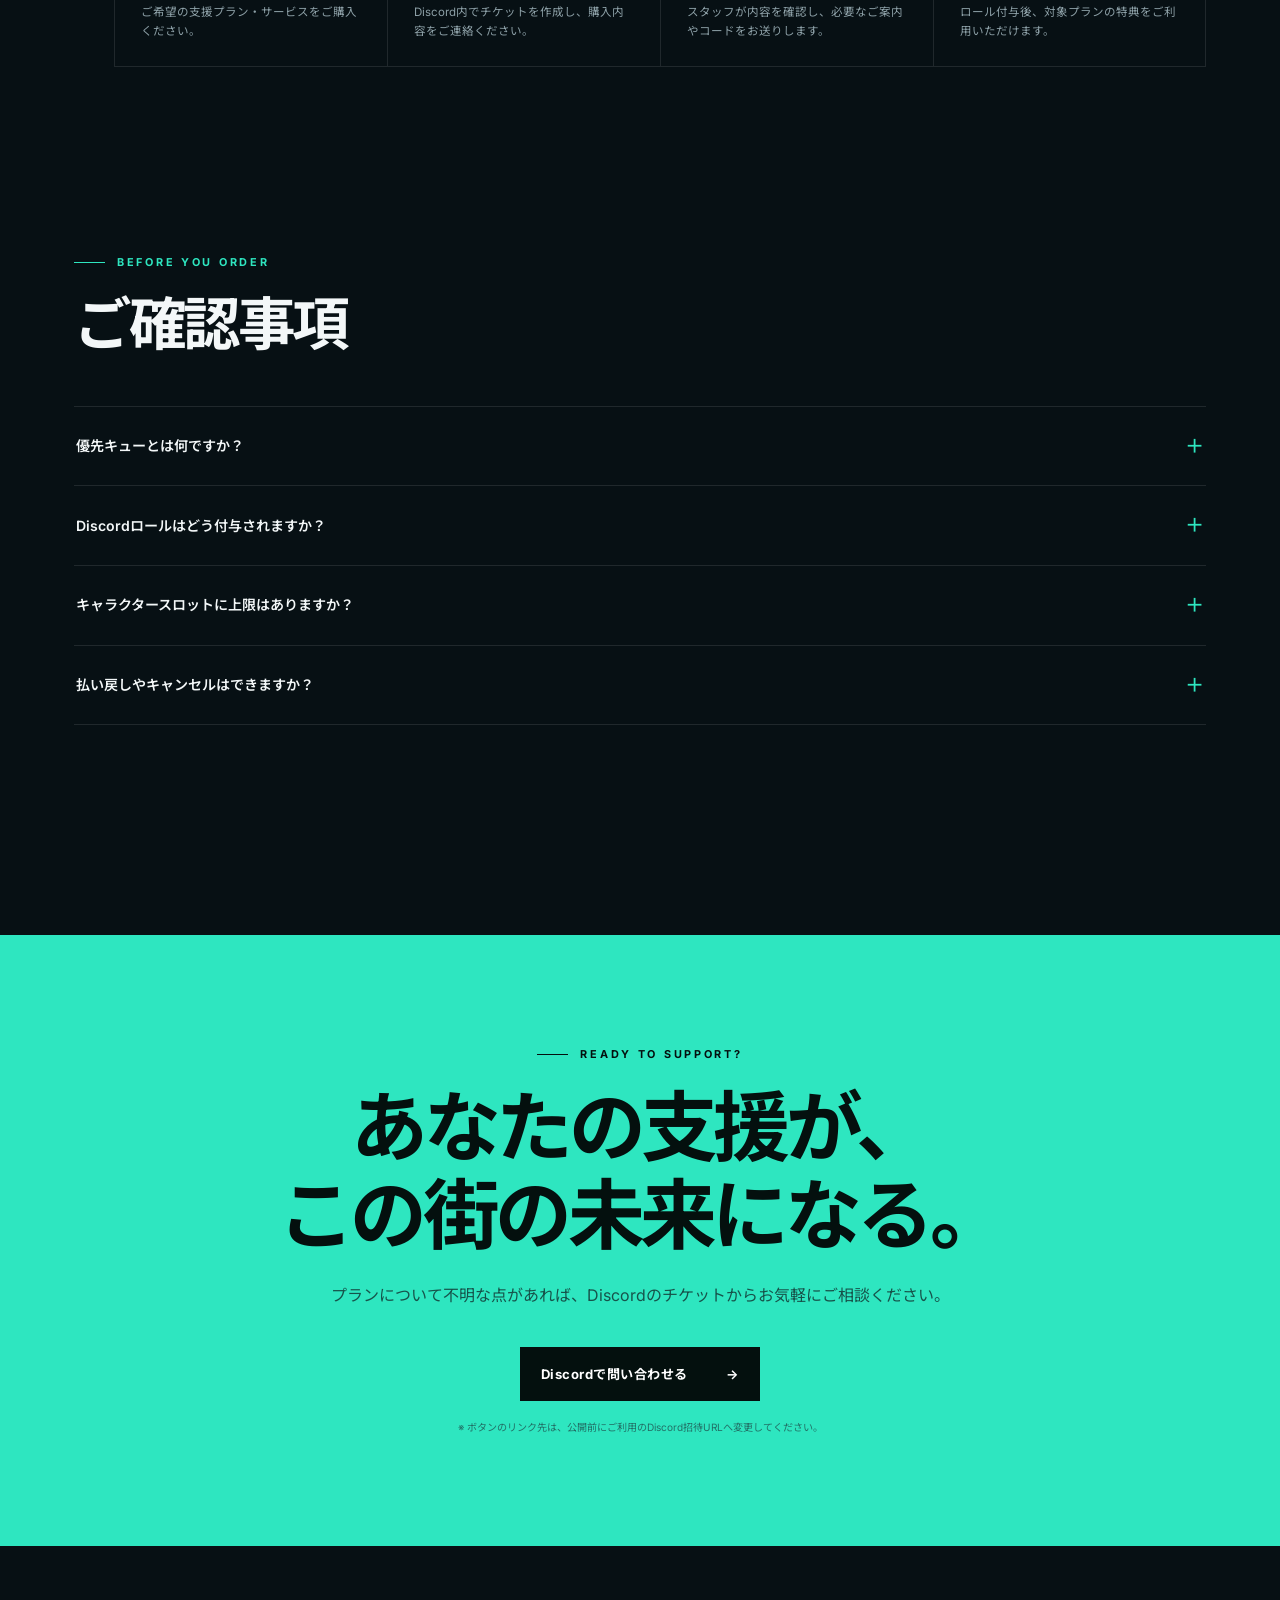
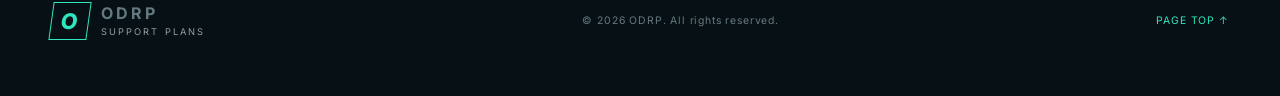
==== commit c9c895c9: "character slot 未" ====
--- a/index.html
+++ b/index.html
@@ -81,36 +81,36 @@
 
       <div class="plan-grid" id="plan-grid">
         <article class="plan-card reveal" data-category="monthly">
-          <div class="plan-index">01</div><p class="plan-kicker">ENTRY</p><h3>サポート Lv.1</h3>
-          <p class="price"><b>¥1,000</b><span>/ 月</span></p>
+          <div class="plan-index">01</div><p class="plan-kicker">ENTRY</p><h3>ブロンズ支援</h3>
+          <p class="price"><b>$7/月</b><span>/ 月</span></p>
           <ul><li>限定ステッカー 1枚</li><li>優先キュー Lv.1</li><li>Discord 対象ロール</li></ul>
           <a href="#contact">このプランを選ぶ <span>→</span></a>
         </article>
         <article class="plan-card reveal" data-category="monthly">
-          <div class="plan-index">02</div><p class="plan-kicker">STANDARD</p><h3>サポート Lv.2</h3>
-          <p class="price"><b>¥2,000</b><span>/ 月</span></p>
+          <div class="plan-index">02</div><p class="plan-kicker">STANDARD</p><h3>シルバー支援</h3>
+          <p class="price"><b>$14/月</b><span>/ 月</span></p>
           <ul><li>限定ステッカー 2枚</li><li>優先キュー Lv.2</li><li>Discord 対象ロール</li></ul>
           <a href="#contact">このプランを選ぶ <span>→</span></a>
         </article>
         <article class="plan-card featured reveal" data-category="monthly">
-          <div class="popular">POPULAR</div><div class="plan-index">03</div><p class="plan-kicker">PREMIUM</p><h3>サポート Lv.3</h3>
-          <p class="price"><b>¥5,000</b><span>/ 月</span></p>
+          <div class="popular">POPULAR</div><div class="plan-index">03</div><p class="plan-kicker">PREMIUM</p><h3>ゴールド支援</h3>
+          <p class="price"><b>$34/月</b><span>/ 月</span></p>
           <ul><li>限定ステッカー 3枚</li><li>優先キュー Lv.3</li><li>ゴールド車両 1台</li><li>Discord 対象ロール</li></ul>
           <a href="#contact">このプランを選ぶ <span>→</span></a>
         </article>
         <article class="plan-card reveal" data-category="monthly">
-          <div class="plan-index">04</div><p class="plan-kicker">ULTIMATE</p><h3>サポート Lv.4</h3>
-          <p class="price"><b>¥8,000</b><span>/ 月</span></p>
+          <div class="plan-index">04</div><p class="plan-kicker">ULTIMATE</p><h3>プラチナ支援</h3>
+          <p class="price"><b>$54/月</b><span>/ 月</span></p>
           <ul><li>限定ステッカー 4枚</li><li>優先キュー Lv.4</li><li>ゴールド / プラチナ車両から1台</li><li>MOD車両 1台</li><li>Discord 対象ロール</li></ul>
           <a href="#contact">このプランを選ぶ <span>→</span></a>
         </article>
         <article class="plan-card wide-card reveal" data-category="business">
           <div><div class="plan-index">BIZ</div><p class="plan-kicker">BUSINESS CONTINUATION</p><h3>起業継続券</h3><p class="card-description">街での事業を翌月も継続するための、起業者向け月額プランです。</p></div>
-          <div><p class="price"><b>¥3,000</b><span>/ 月</span></p><ul><li>起業の月々継続権</li><li>Discord 対象ロール</li><li>各種起業特典の利用</li></ul><a href="#contact">継続を申し込む <span>→</span></a></div>
+          <div><p class="price"><b>$20/月</b><span>/ 月</span></p><ul><li>起業の月々継続権</li><li>Discord 対象ロール</li><li>各種起業特典の利用</li></ul><a href="#contact">継続を申し込む <span>→</span></a></div>
         </article>
-        <article class="plan-card mini-card reveal" data-category="mlo"><div class="plan-index">A</div><p class="plan-kicker">MLO SUPPORT</p><h3>支援A</h3><p>無料MLO、または元々導入されているMLO（譲渡を含む）</p><a href="#contact">相談する <span>→</span></a></article>
-        <article class="plan-card mini-card reveal" data-category="mlo"><div class="plan-index">B</div><p class="plan-kicker">MLO SUPPORT</p><h3>支援B</h3><p>企業MLO導入</p><a href="#contact">相談する <span>→</span></a></article>
-        <article class="plan-card mini-card reveal" data-category="mlo"><div class="plan-index">C</div><p class="plan-kicker">MLO SUPPORT</p><h3>支援C</h3><p>ギャングアジトMLO導入</p><a href="#contact">相談する <span>→</span></a></article>
+        <article class="plan-card mini-card reveal" data-category="mlo"><div class="plan-index">A</div><p class="plan-kicker">MLO SUPPORT</p><h3>支援A</h3><b>$31.50/月</b><p>無料MLO、または元々導入されているMLO（譲渡を含む）</p><a href="#contact">相談する <span>→</span></a></article>
+        <article class="plan-card mini-card reveal" data-category="mlo"><div class="plan-index">B</div><p class="plan-kicker">MLO SUPPORT</p><h3>支援B</h3><b>$94/月</b><p>企業MLO導入</p><a href="#contact">相談する <span>→</span></a></article>
+        <article class="plan-card mini-card reveal" data-category="mlo"><div class="plan-index">C</div><p class="plan-kicker">MLO SUPPORT</p><h3>支援C</h3><b>$125.50/月</b><p>ギャングアジトMLO導入</p><a href="#contact">相談する <span>→</span></a></article>
       </div>
     </section>
 
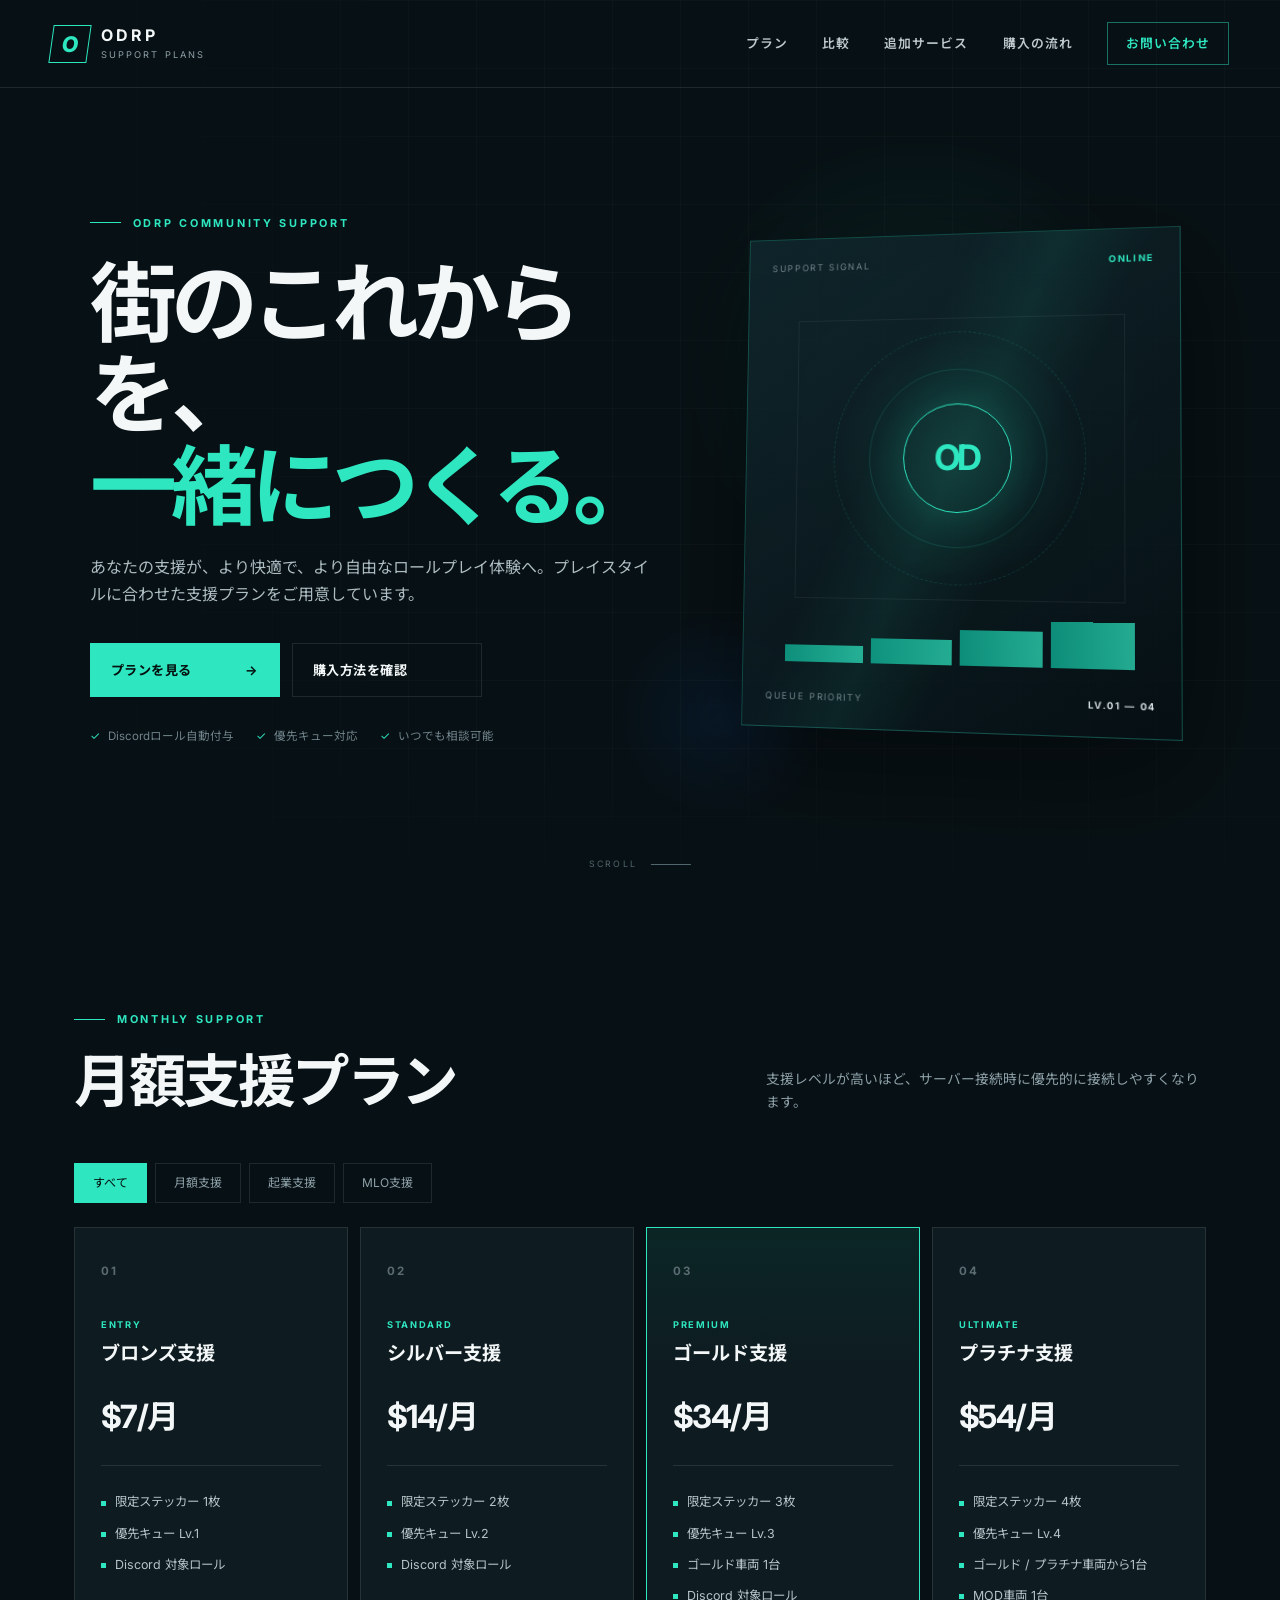
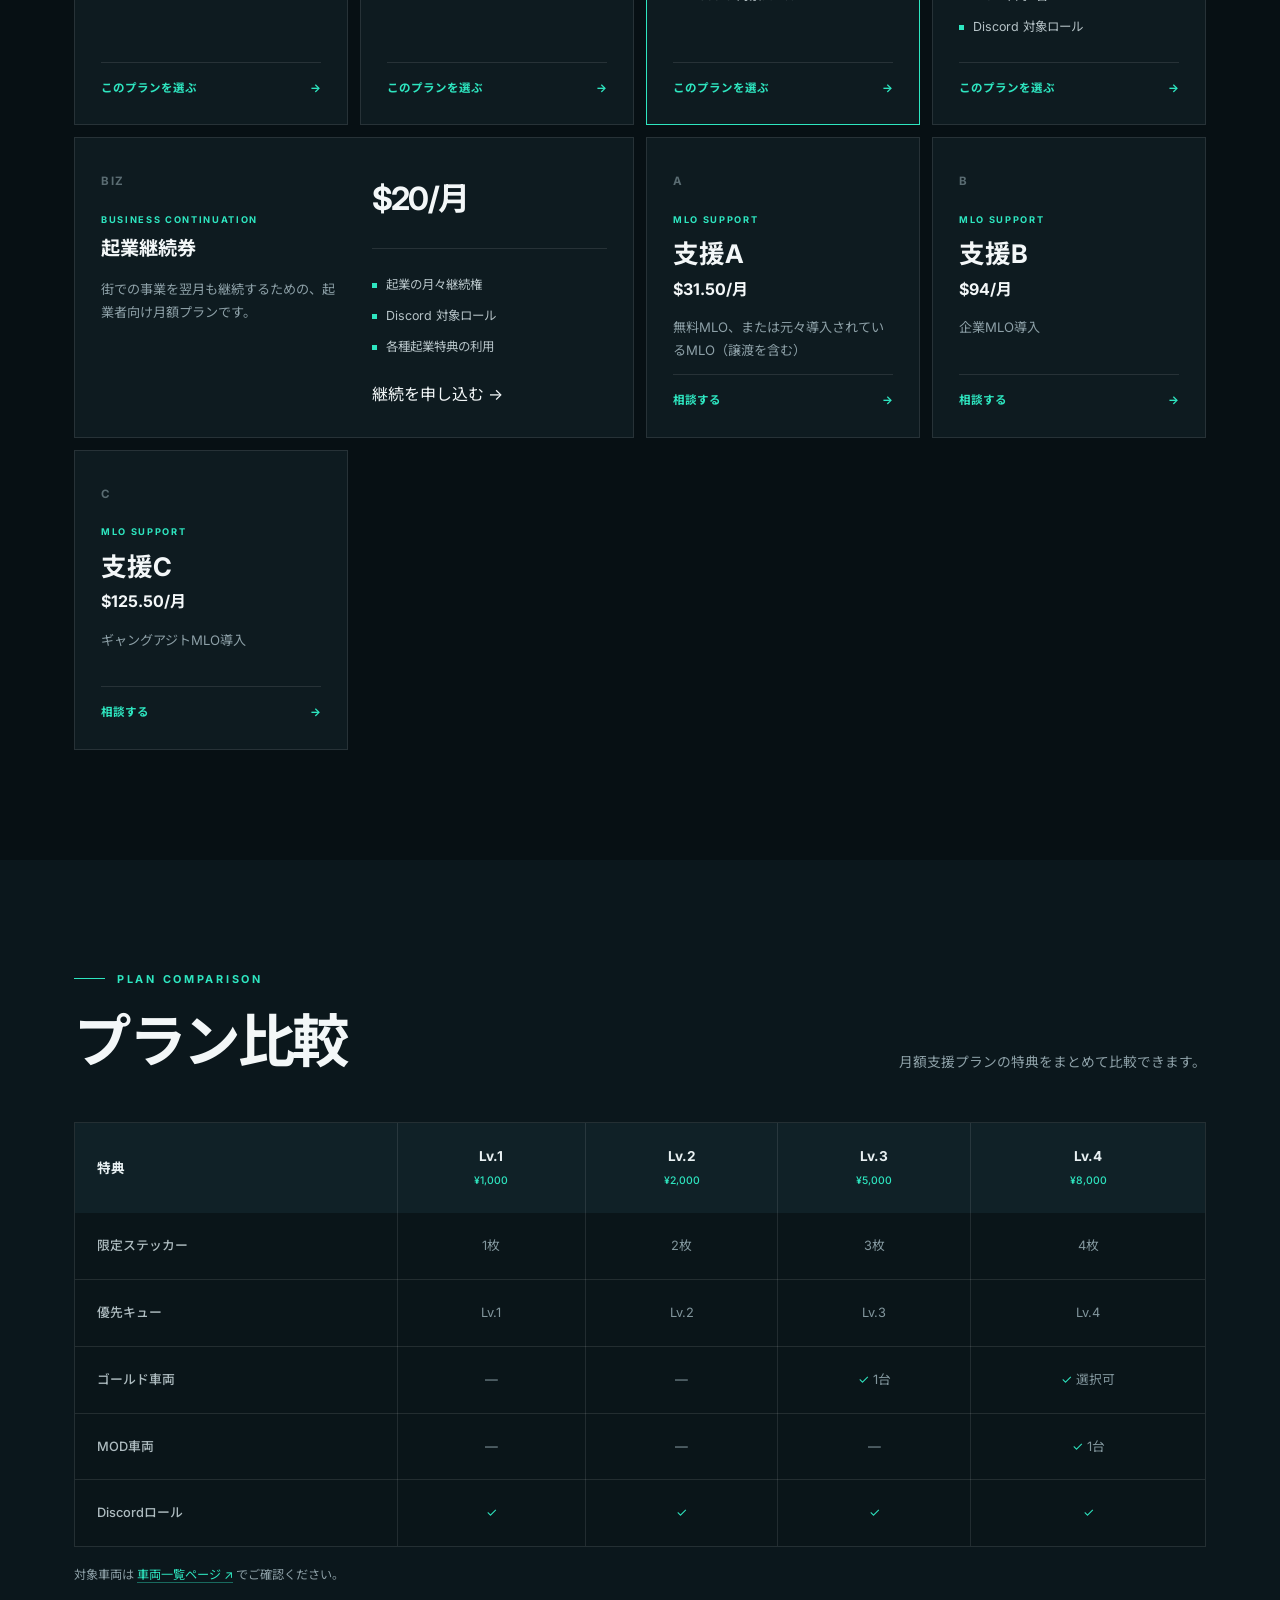
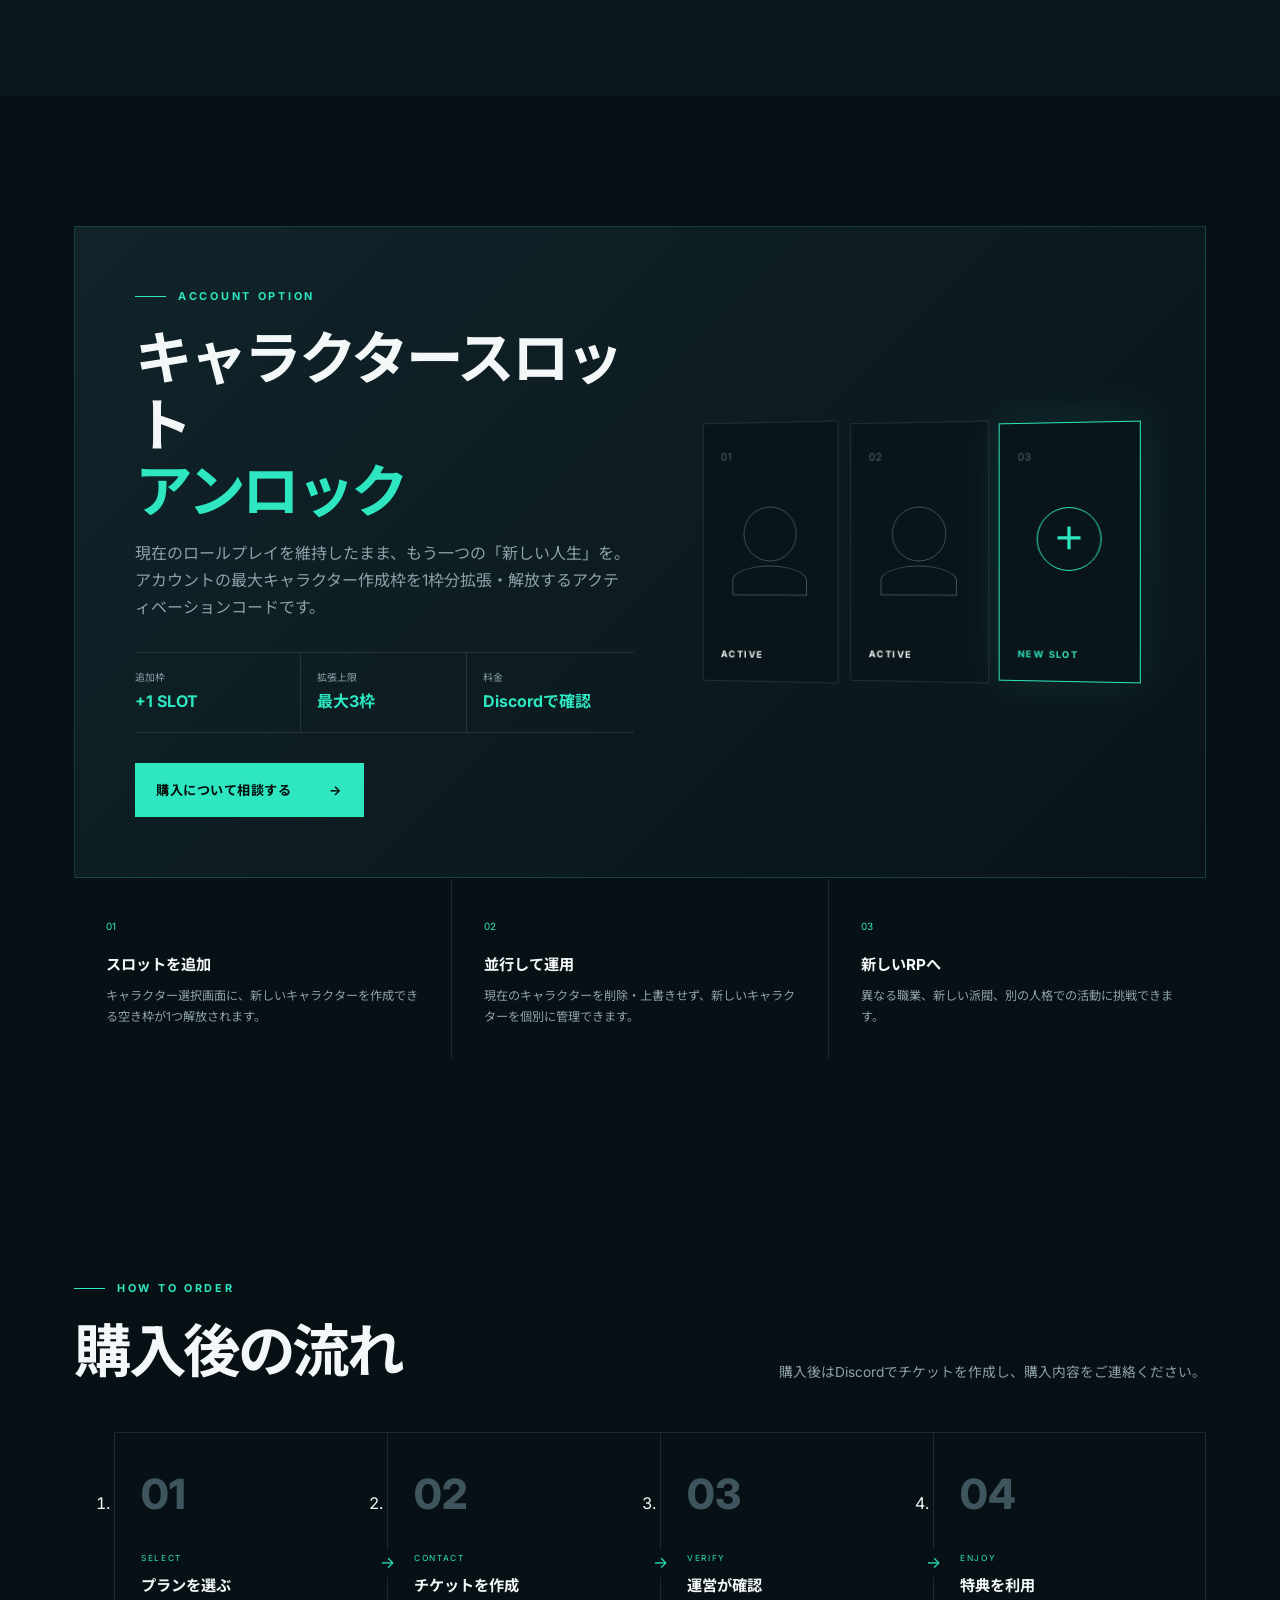
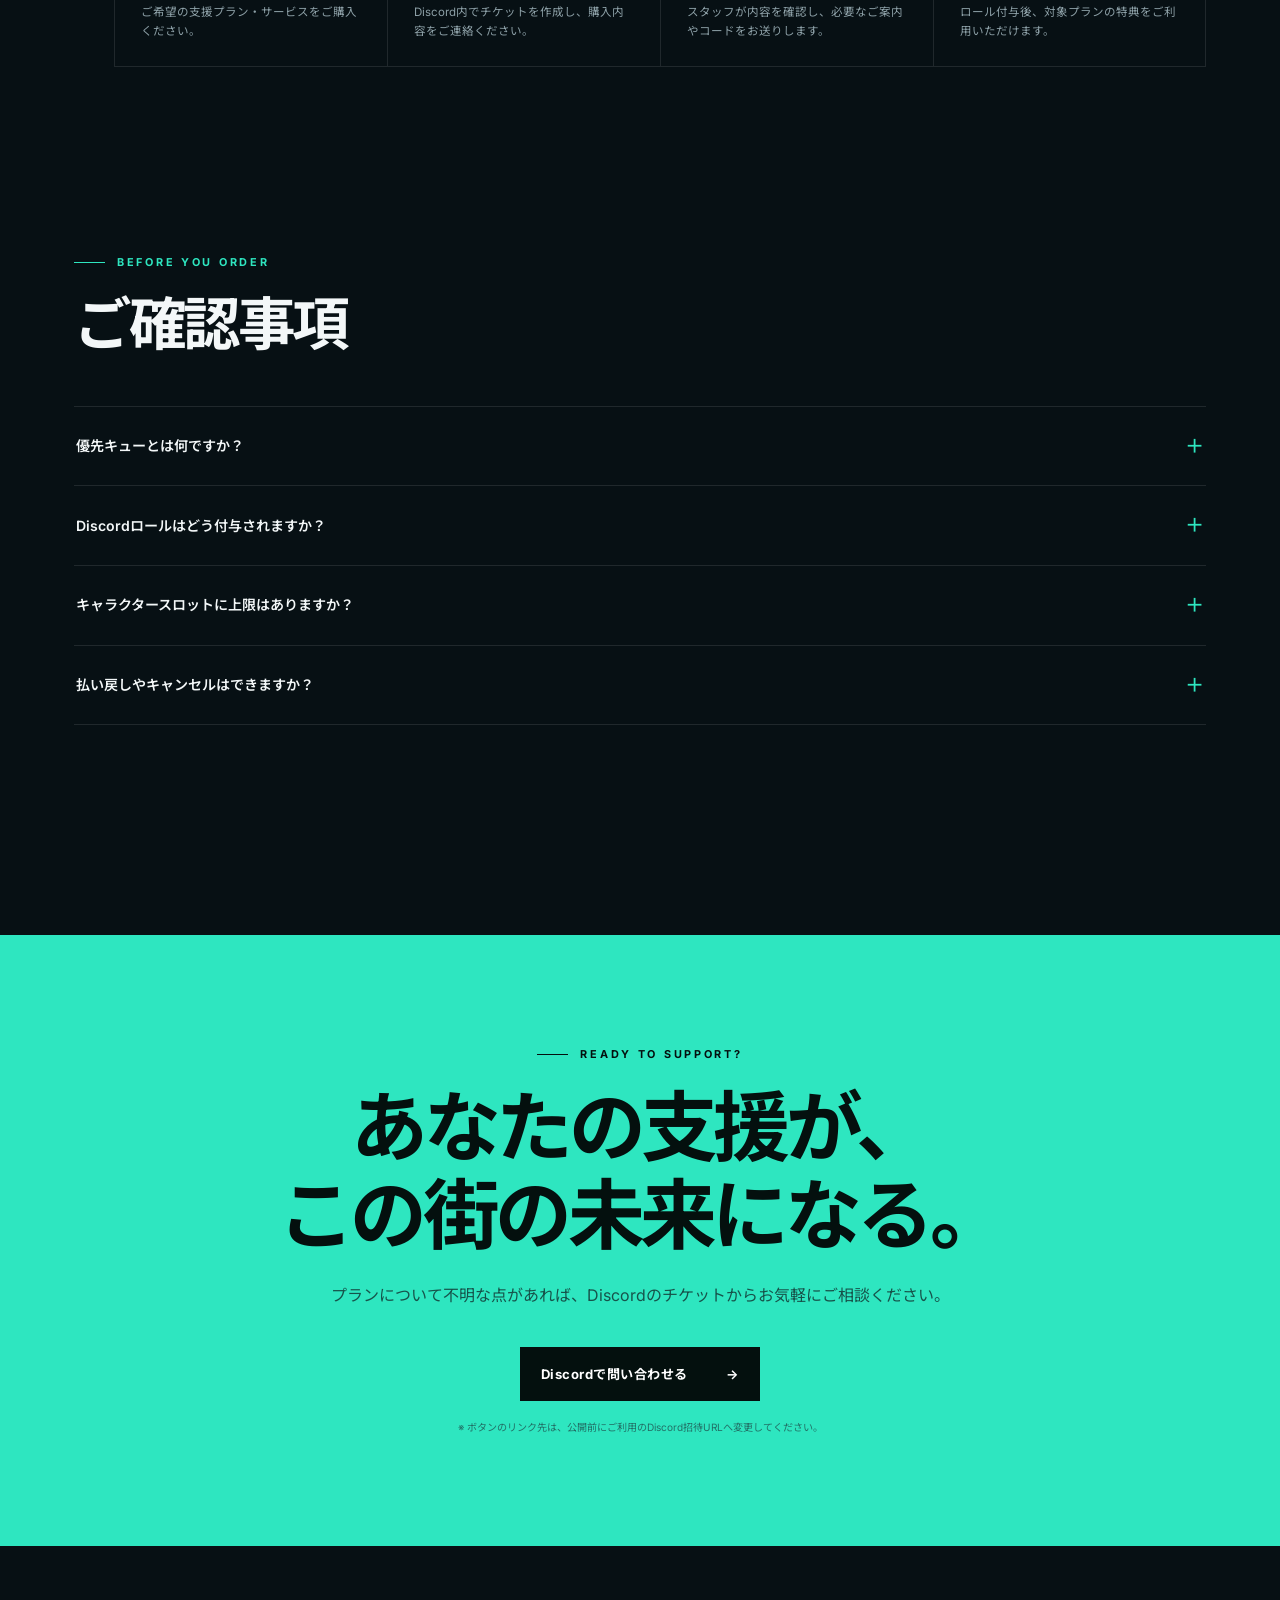
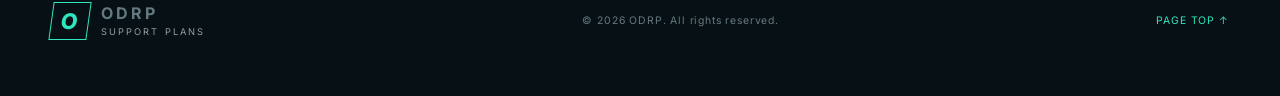
==== commit 9ef226a4: "Rename index_no_popular.html to index.html" ====
--- a/index.html
+++ b/index.html
@@ -82,31 +82,31 @@
       <div class="plan-grid" id="plan-grid">
         <article class="plan-card reveal" data-category="monthly">
           <div class="plan-index">01</div><p class="plan-kicker">ENTRY</p><h3>ブロンズ支援</h3>
-          <p class="price"><b>$7/月</b><span>/ 月</span></p>
+          <p class="price"><b>$7/月</b><span></span></p>
           <ul><li>限定ステッカー 1枚</li><li>優先キュー Lv.1</li><li>Discord 対象ロール</li></ul>
           <a href="#contact">このプランを選ぶ <span>→</span></a>
         </article>
         <article class="plan-card reveal" data-category="monthly">
           <div class="plan-index">02</div><p class="plan-kicker">STANDARD</p><h3>シルバー支援</h3>
-          <p class="price"><b>$14/月</b><span>/ 月</span></p>
+          <p class="price"><b>$14/月</b><span></span></p>
           <ul><li>限定ステッカー 2枚</li><li>優先キュー Lv.2</li><li>Discord 対象ロール</li></ul>
           <a href="#contact">このプランを選ぶ <span>→</span></a>
         </article>
         <article class="plan-card featured reveal" data-category="monthly">
-          <div class="popular">POPULAR</div><div class="plan-index">03</div><p class="plan-kicker">PREMIUM</p><h3>ゴールド支援</h3>
-          <p class="price"><b>$34/月</b><span>/ 月</span></p>
+          <div class="plan-index">03</div><p class="plan-kicker">PREMIUM</p><h3>ゴールド支援</h3>
+          <p class="price"><b>$34/月</b><span></span></p>
           <ul><li>限定ステッカー 3枚</li><li>優先キュー Lv.3</li><li>ゴールド車両 1台</li><li>Discord 対象ロール</li></ul>
           <a href="#contact">このプランを選ぶ <span>→</span></a>
         </article>
         <article class="plan-card reveal" data-category="monthly">
           <div class="plan-index">04</div><p class="plan-kicker">ULTIMATE</p><h3>プラチナ支援</h3>
-          <p class="price"><b>$54/月</b><span>/ 月</span></p>
+          <p class="price"><b>$54/月</b><span></span></p>
           <ul><li>限定ステッカー 4枚</li><li>優先キュー Lv.4</li><li>ゴールド / プラチナ車両から1台</li><li>MOD車両 1台</li><li>Discord 対象ロール</li></ul>
           <a href="#contact">このプランを選ぶ <span>→</span></a>
         </article>
         <article class="plan-card wide-card reveal" data-category="business">
           <div><div class="plan-index">BIZ</div><p class="plan-kicker">BUSINESS CONTINUATION</p><h3>起業継続券</h3><p class="card-description">街での事業を翌月も継続するための、起業者向け月額プランです。</p></div>
-          <div><p class="price"><b>$20/月</b><span>/ 月</span></p><ul><li>起業の月々継続権</li><li>Discord 対象ロール</li><li>各種起業特典の利用</li></ul><a href="#contact">継続を申し込む <span>→</span></a></div>
+          <div><p class="price"><b>$20/月</b><span></span></p><ul><li>起業の月々継続権</li><li>Discord 対象ロール</li><li>各種起業特典の利用</li></ul><a href="#contact">継続を申し込む <span>→</span></a></div>
         </article>
         <article class="plan-card mini-card reveal" data-category="mlo"><div class="plan-index">A</div><p class="plan-kicker">MLO SUPPORT</p><h3>支援A</h3><b>$31.50/月</b><p>無料MLO、または元々導入されているMLO（譲渡を含む）</p><a href="#contact">相談する <span>→</span></a></article>
         <article class="plan-card mini-card reveal" data-category="mlo"><div class="plan-index">B</div><p class="plan-kicker">MLO SUPPORT</p><h3>支援B</h3><b>$94/月</b><p>企業MLO導入</p><a href="#contact">相談する <span>→</span></a></article>
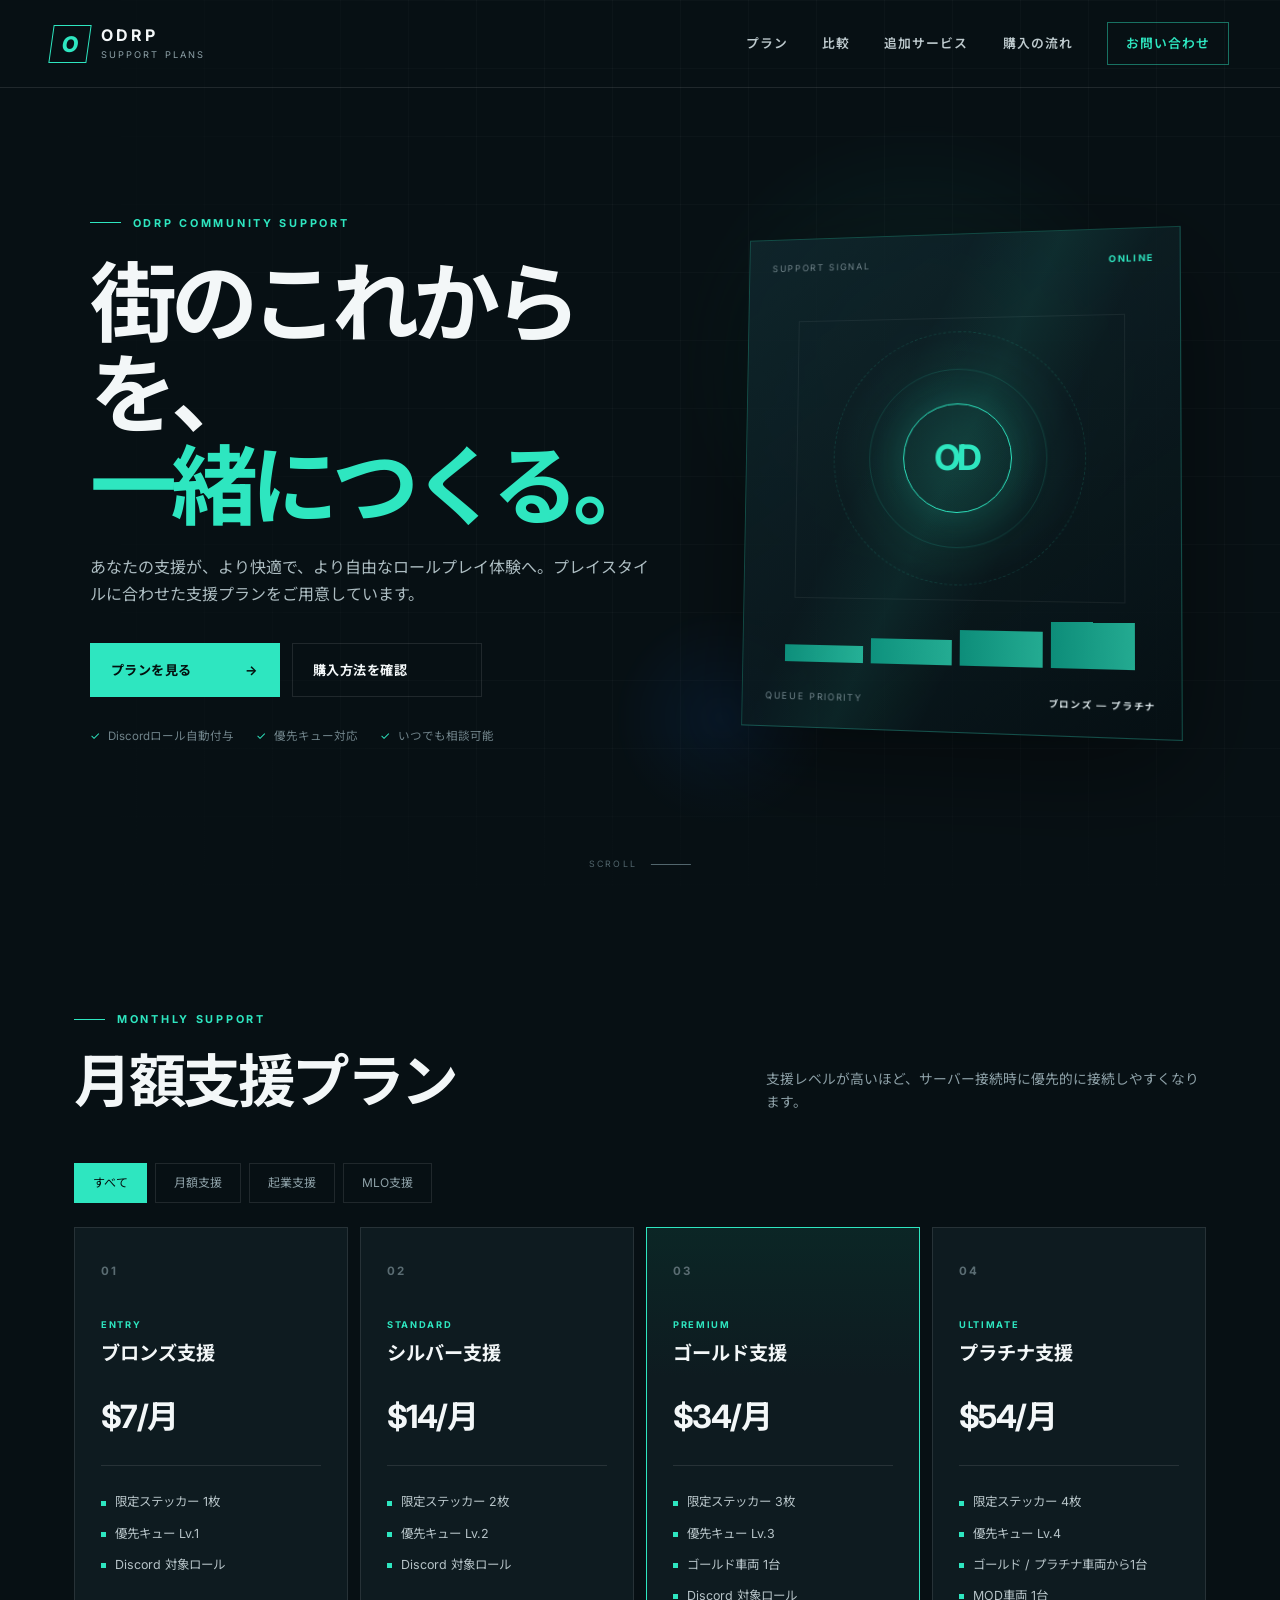
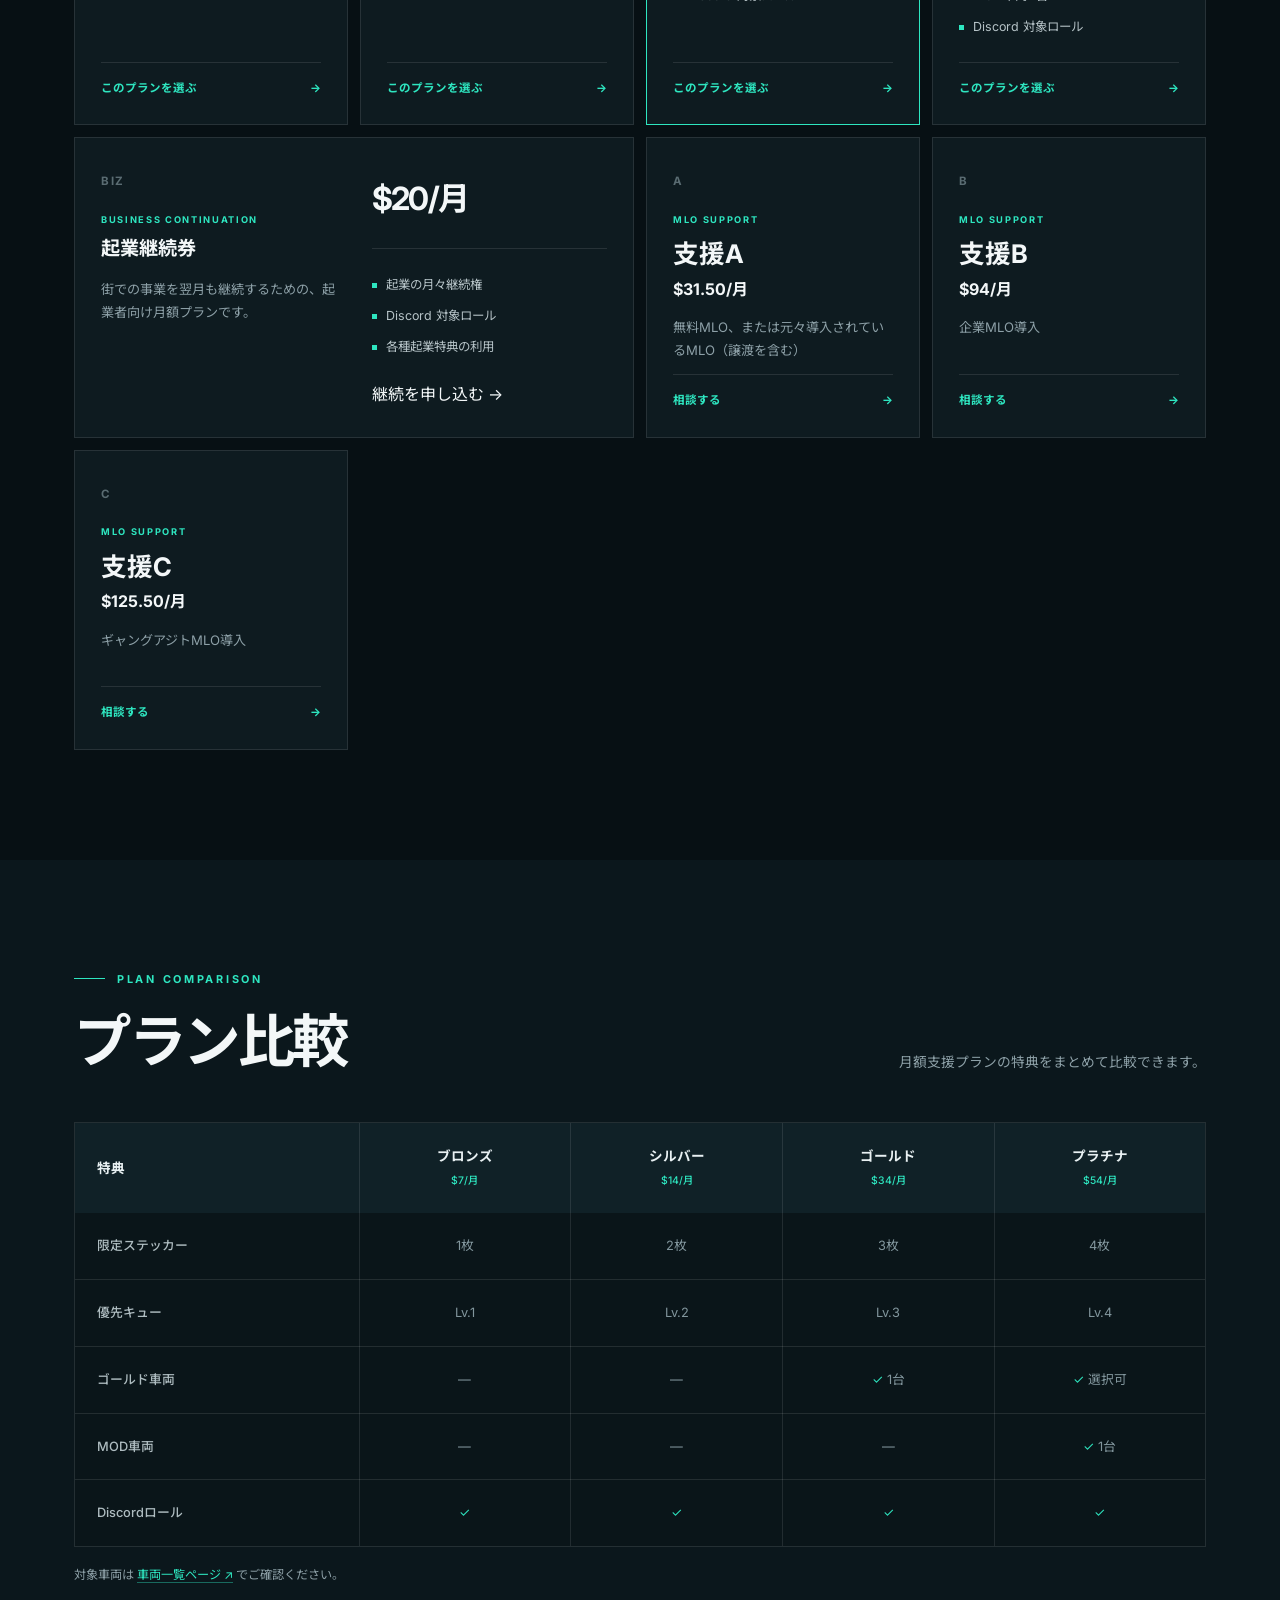
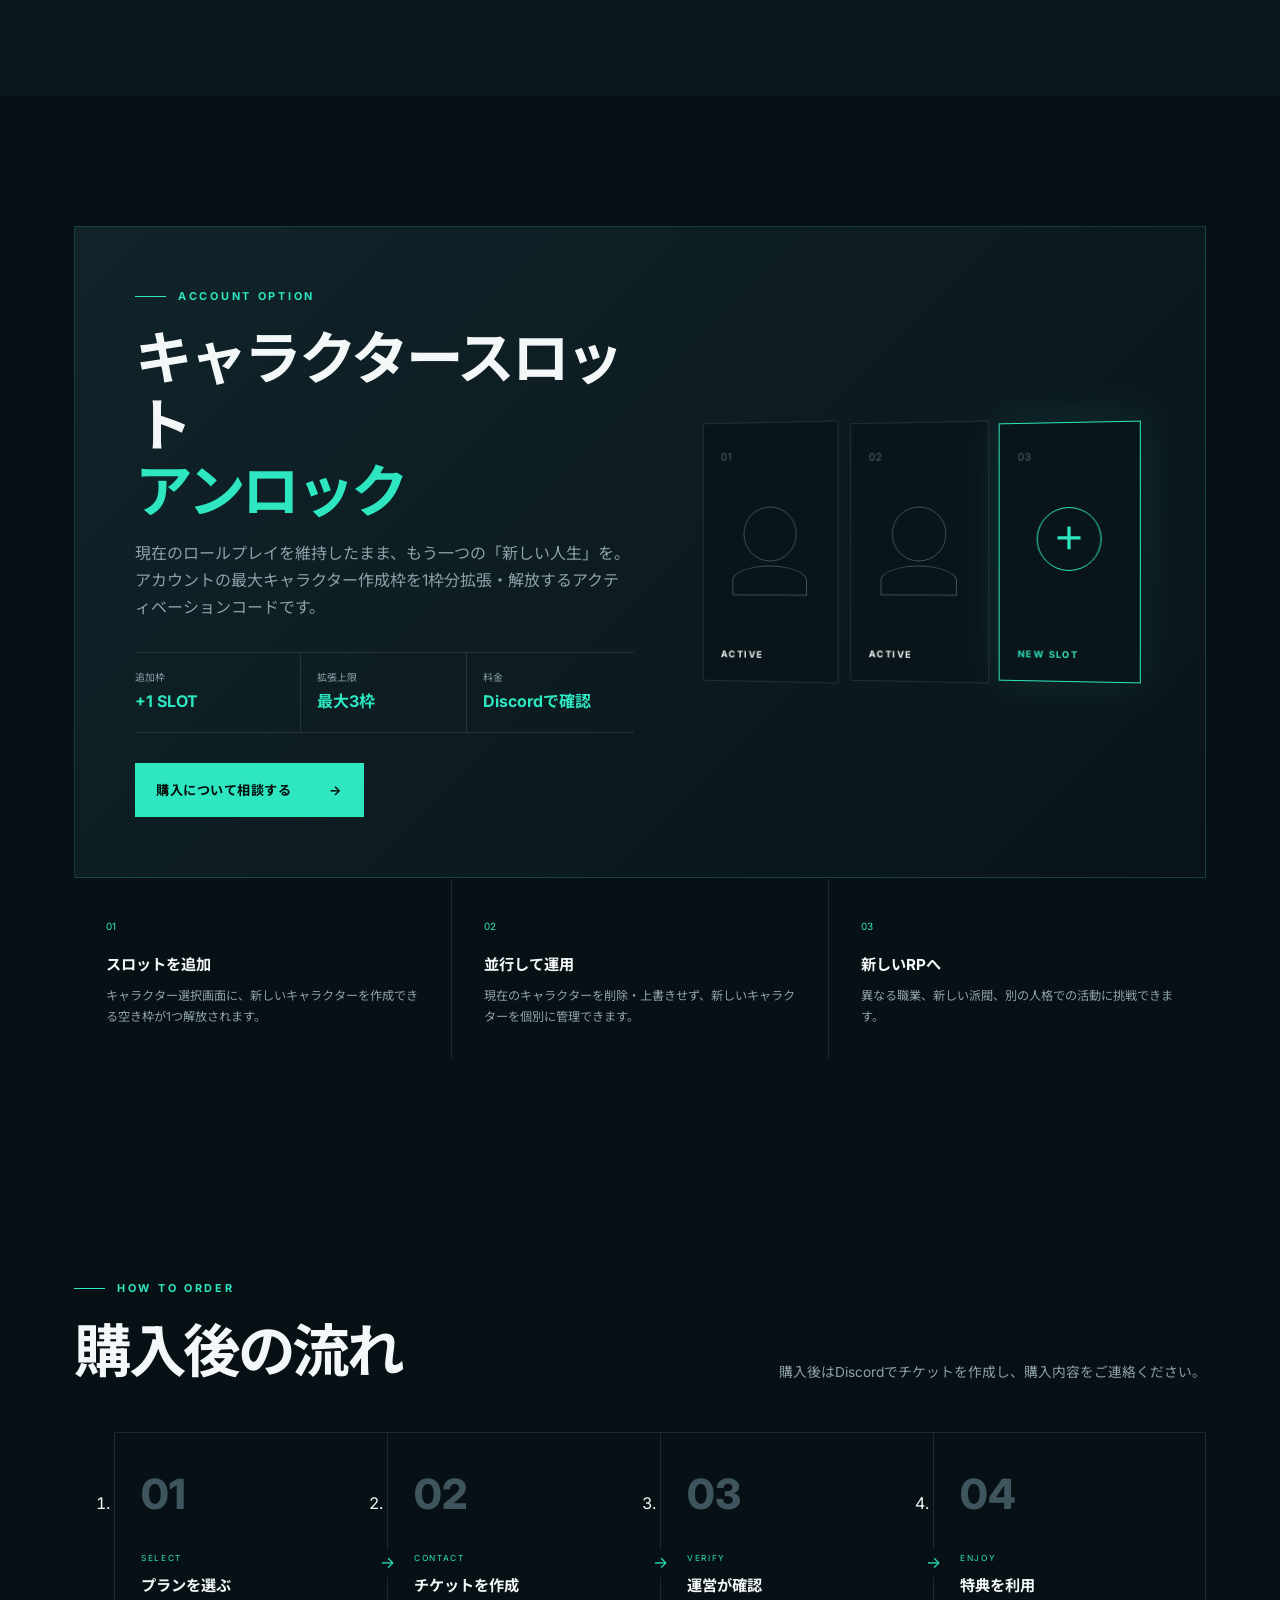
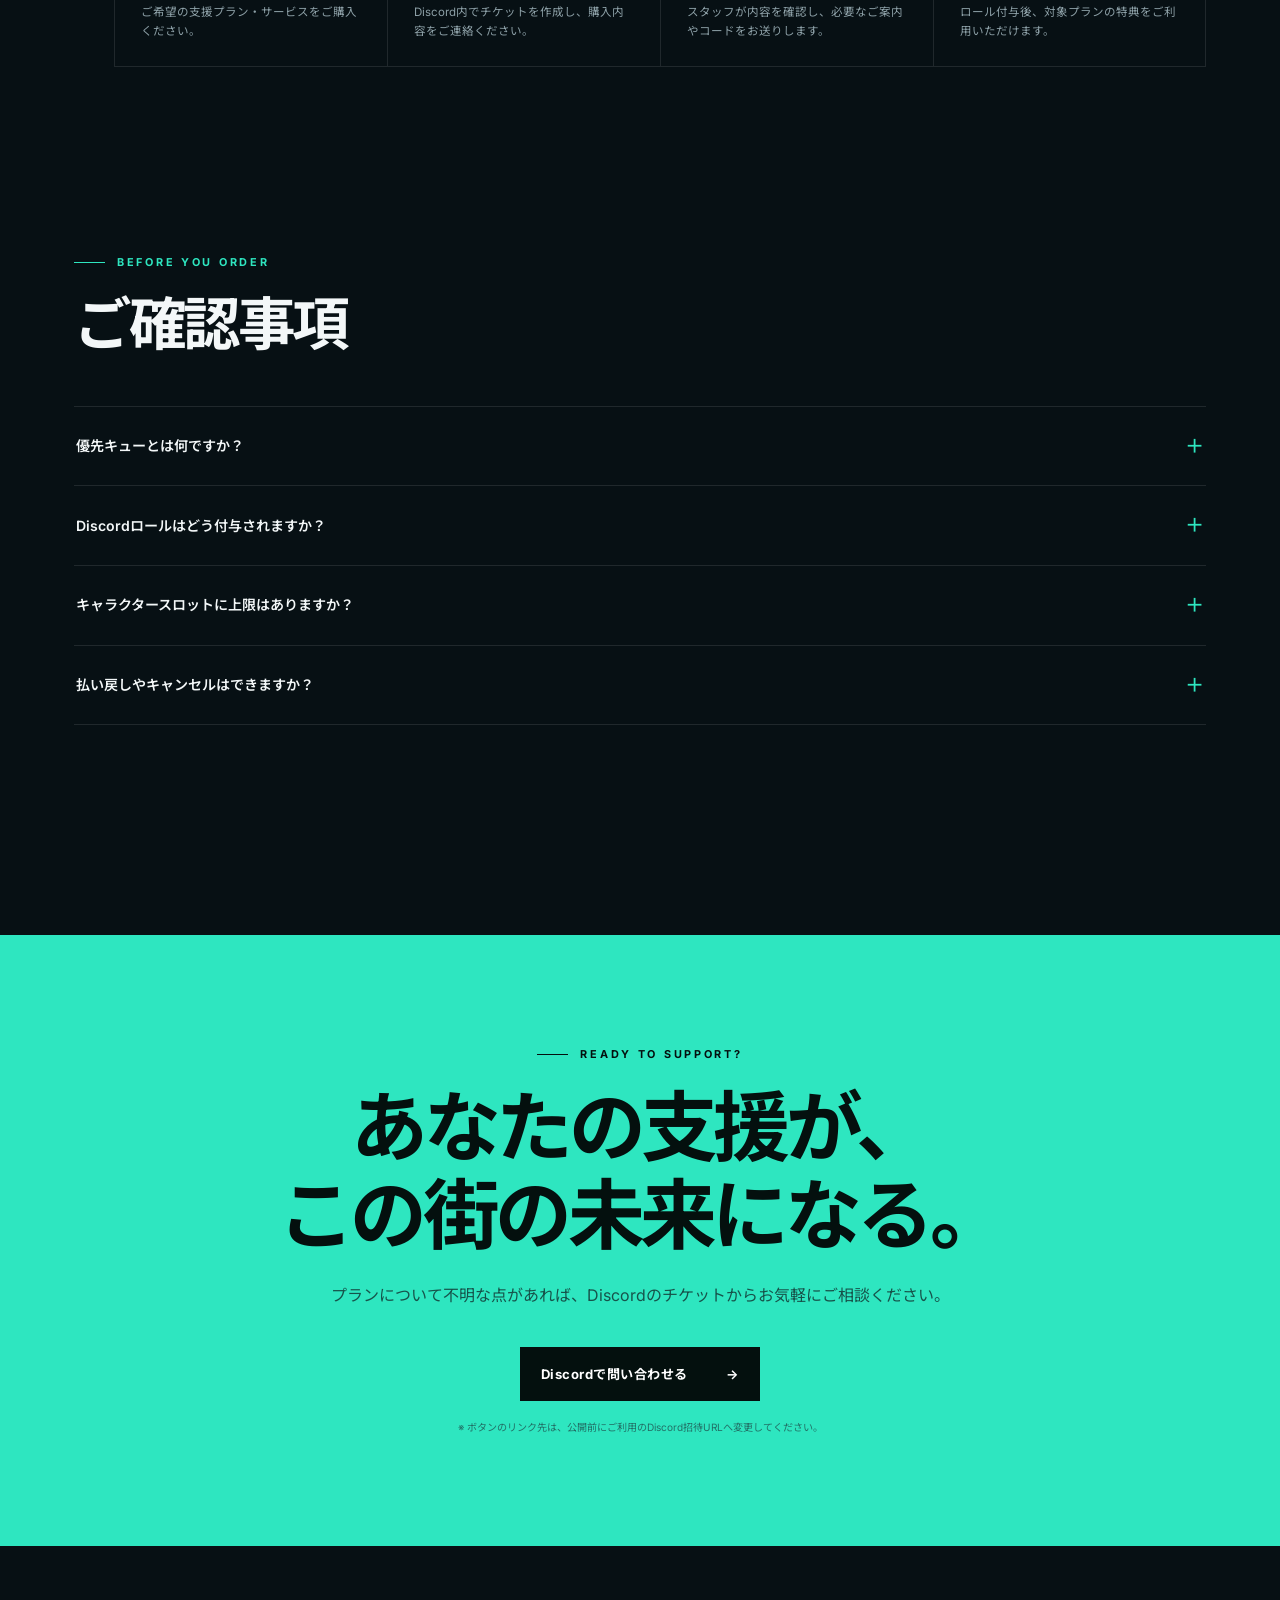
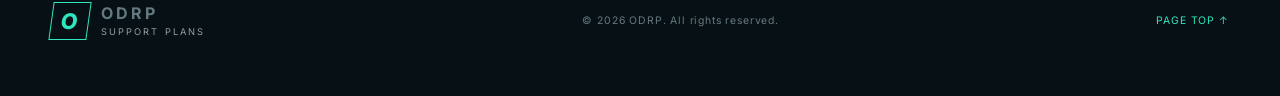
==== commit 9e332307: "Update index.html" ====
--- a/index.html
+++ b/index.html
@@ -60,7 +60,7 @@
           <div class="signal-levels">
             <span style="--h:28%"></span><span style="--h:42%"></span><span style="--h:58%"></span><span style="--h:76%"></span>
           </div>
-          <div class="signal-bottom"><span>QUEUE PRIORITY</span><b>LV.01 — 04</b></div>
+          <div class="signal-bottom"><span>QUEUE PRIORITY</span><b>ブロンズ — プラチナ</b></div>
         </div>
       </div>
       <a class="scroll-cue" href="#plans"><span>SCROLL</span><i></i></a>
@@ -118,7 +118,7 @@
       <div class="section-heading reveal"><div><p class="eyebrow"><span></span>PLAN COMPARISON</p><h2 id="compare-title">プラン比較</h2></div><p>月額支援プランの特典をまとめて比較できます。</p></div>
       <div class="table-wrap reveal" tabindex="0" aria-label="横方向にスクロールできるプラン比較表">
         <table>
-          <thead><tr><th>特典</th><th>Lv.1<br><span>¥1,000</span></th><th>Lv.2<br><span>¥2,000</span></th><th>Lv.3<br><span>¥5,000</span></th><th>Lv.4<br><span>¥8,000</span></th></tr></thead>
+          <thead><tr><th>特典</th><th>ブロンズ<br><span>$7/月</span></th><th>シルバー<br><span>$14/月</span></th><th>ゴールド<br><span>$34/月</span></th><th>プラチナ<br><span>$54/月</span></th></tr></thead>
           <tbody>
             <tr><th>限定ステッカー</th><td>1枚</td><td>2枚</td><td>3枚</td><td>4枚</td></tr>
             <tr><th>優先キュー</th><td>Lv.1</td><td>Lv.2</td><td>Lv.3</td><td>Lv.4</td></tr>
